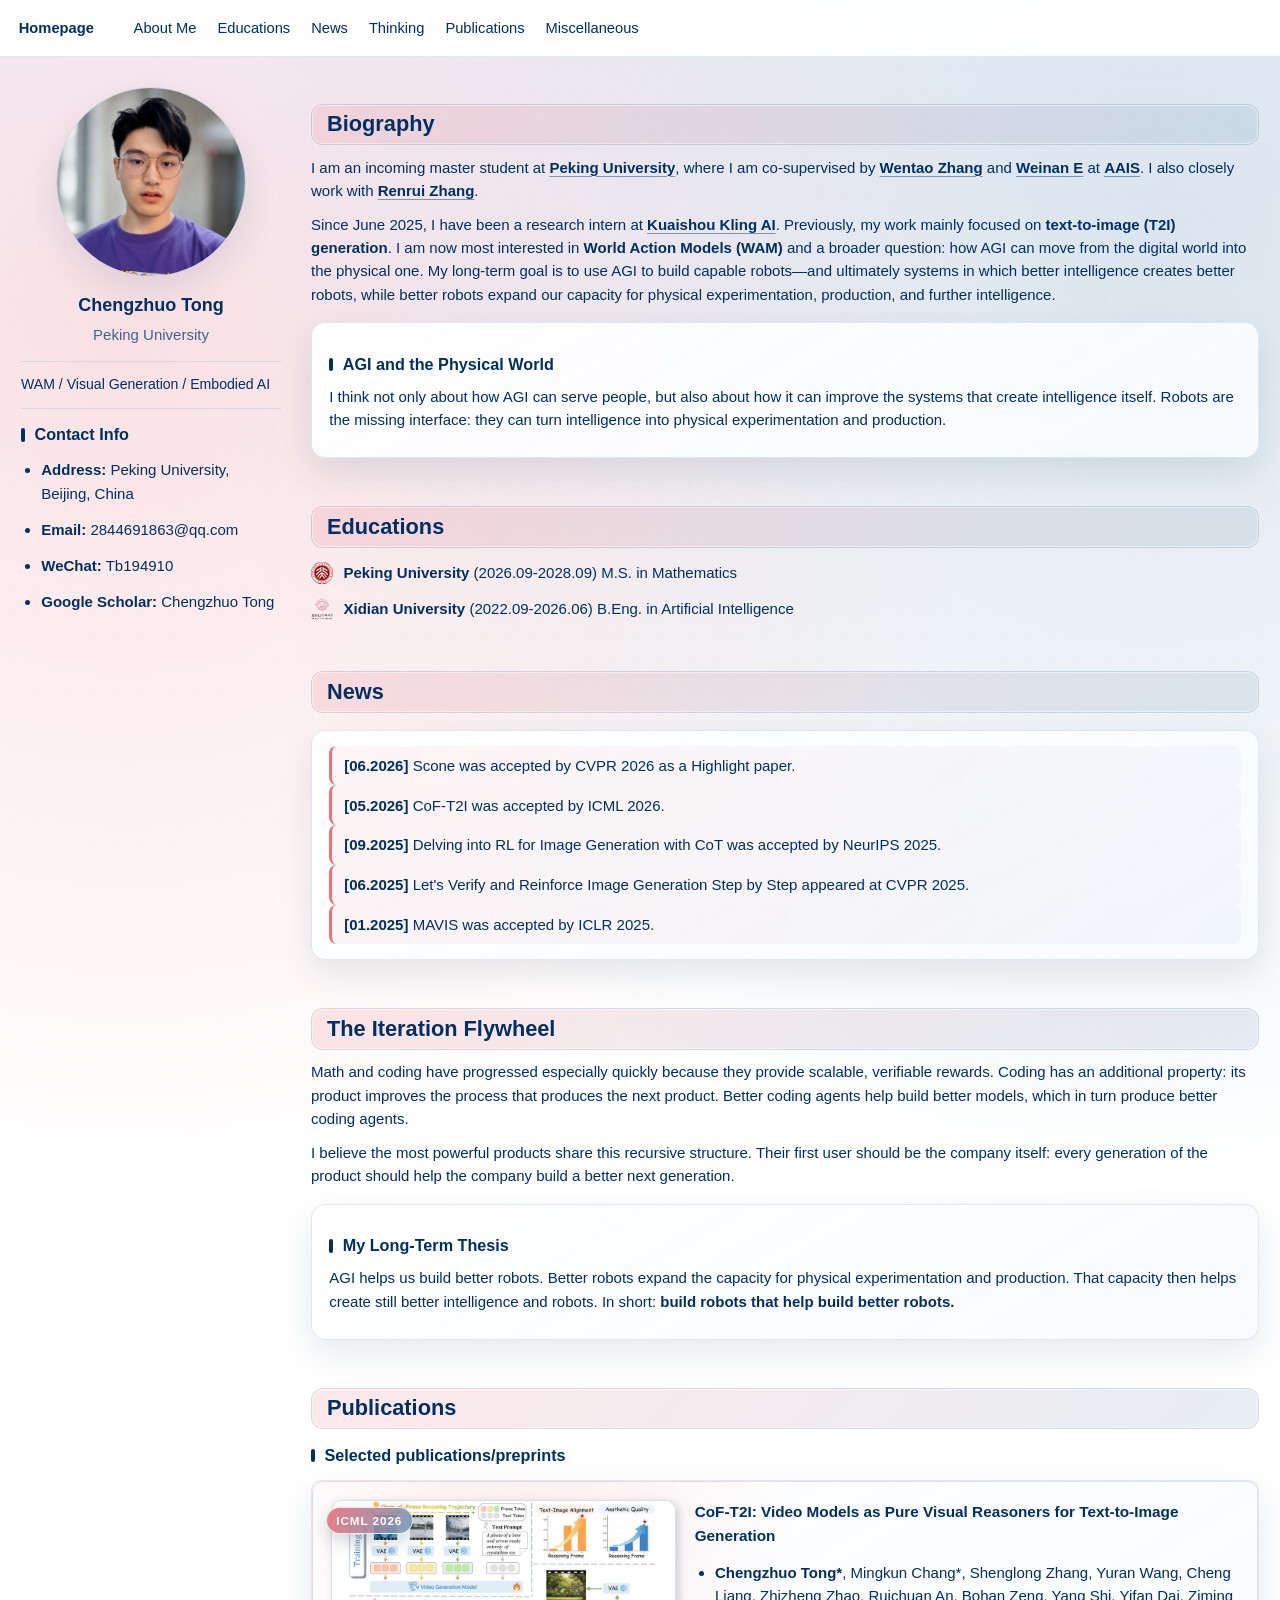
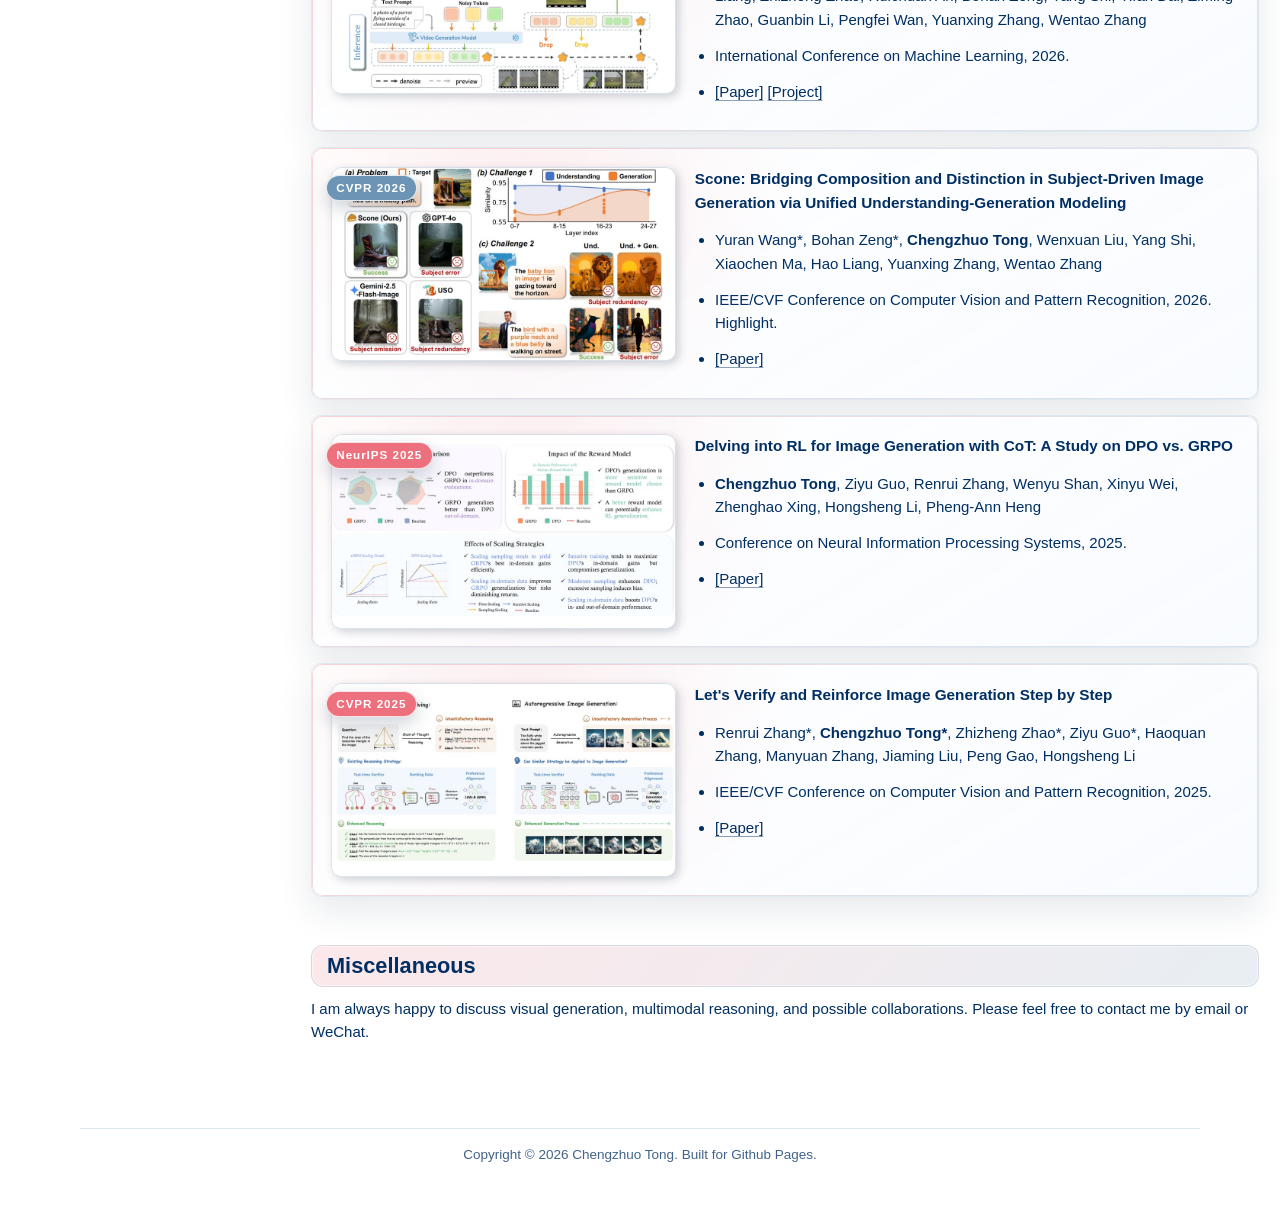
==== index.html @ 59eaebfa "Move contact details to the profile sidebar" ====
<!doctype html>
<html lang="en">
  <head>
    <meta charset="utf-8">
    <meta name="viewport" content="width=device-width, initial-scale=1">
    <meta name="description" content="Personal homepage of Chengzhuo Tong, Peking University.">
    <title>Chengzhuo Tong - Homepage</title>
    <link rel="stylesheet" href="assets/styles.css">
  </head>
  <body>
    <header class="masthead">
      <nav class="nav" aria-label="Primary navigation">
        <a class="nav__brand" href="#about-me">Homepage</a>
        <a href="#about-me">About Me</a>
        <a href="#educations">Educations</a>
        <a href="#news">News</a>
        <a href="#thinking">Thinking</a>
        <a href="#publications">Publications</a>
        <a href="#miscellaneous">Miscellaneous</a>
      </nav>
    </header>

    <main id="main" class="layout">
      <aside class="sidebar">
        <section class="profile" aria-label="Profile">
          <img class="profile__avatar" src="assets/profile.png" alt="Chengzhuo Tong portrait">
          <h1 class="profile__name">Chengzhuo Tong</h1>
          <p class="profile__bio">Peking University</p>
          <p class="profile__tagline">WAM / Visual Generation / Embodied AI</p>

          <div class="profile__contact">
            <h3>Contact Info</h3>
            <ul class="plain-list">
              <li><strong>Address:</strong> Peking University, Beijing, China</li>
              <li><strong>Email:</strong> <a href="mailto:2844691863@qq.com">2844691863@qq.com</a></li>
              <li><strong>WeChat:</strong> Tb194910</li>
              <li><strong>Google Scholar:</strong> <a href="https://scholar.google.com/citations?user=dvG1nhgAAAAJ&amp;hl=zh-CN&amp;oi=ao">Chengzhuo Tong</a></li>
            </ul>
          </div>
        </section>
      </aside>

      <article class="content">
        <span class="anchor" id="about-me"></span>
        <section>
          <h2>Biography</h2>
          <p>
            I am an incoming master student at <a href="https://english.pku.edu.cn/"><strong>Peking University</strong></a>, where I am co-supervised by
            <a href="https://zwt233.github.io/"><strong>Wentao Zhang</strong></a> and
            <a href="https://scholar.google.com/citations?user=i2mOt14AAAAJ&amp;hl=en"><strong>Weinan E</strong></a>
            at <a href="https://www.aais.pku.edu.cn/"><strong>AAIS</strong></a>. I also closely work with
            <a href="https://scholar.google.com/citations?hl=en&amp;user=YlL3xN4AAAAJ&amp;view_op=list_works&amp;sortby=pubdate"><strong>Renrui Zhang</strong></a>.
          </p>
          <p>
            Since June 2025, I have been a research intern at <a href="https://klingai.kuaishou.com/"><strong>Kuaishou Kling AI</strong></a>. Previously,
            my work mainly focused on <strong>text-to-image (T2I) generation</strong>. I am now most interested in
            <strong>World Action Models (WAM)</strong> and a broader question: how AGI can move from the digital
            world into the physical one. My long-term goal is to use AGI to build capable robots—and ultimately
            systems in which better intelligence creates better robots, while better robots expand our capacity
            for physical experimentation, production, and further intelligence.
          </p>

          <div class="research-note">
            <h3>AGI and the Physical World</h3>
            <p>
              I think not only about how AGI can serve people, but also about how it can improve the systems
              that create intelligence itself. Robots are the missing interface: they can turn intelligence
              into physical experimentation and production.
            </p>
          </div>

        </section>

        <span class="anchor" id="educations"></span>
        <section>
          <h2>Educations</h2>
          <ul class="education-list">
            <li>
              <img class="edu-logo" src="assets/logo-pku.svg" alt="Peking University logo">
              <span><strong>Peking University</strong> (2026.09-2028.09) M.S. in Mathematics</span>
            </li>
            <li>
              <img class="edu-logo" src="assets/logo-xdu.png" alt="Xidian University logo">
              <span><strong>Xidian University</strong> (2022.09-2026.06) B.Eng. in Artificial Intelligence</span>
            </li>
          </ul>
        </section>

        <span class="anchor" id="news"></span>
        <section>
          <h2>News</h2>
          <div class="news-box">
            <p><strong>[06.2026]</strong> Scone was accepted by CVPR 2026 as a Highlight paper.</p>
            <p><strong>[05.2026]</strong> CoF-T2I was accepted by ICML 2026.</p>
            <p><strong>[09.2025]</strong> Delving into RL for Image Generation with CoT was accepted by NeurIPS 2025.</p>
            <p><strong>[06.2025]</strong> Let's Verify and Reinforce Image Generation Step by Step appeared at CVPR 2025.</p>
            <p><strong>[01.2025]</strong> MAVIS was accepted by ICLR 2025.</p>
          </div>
        </section>

        <span class="anchor" id="thinking"></span>
        <section>
          <h2>The Iteration Flywheel</h2>
          <p>
            Math and coding have progressed especially quickly because they provide scalable, verifiable rewards.
            Coding has an additional property: its product improves the process that produces the next product.
            Better coding agents help build better models, which in turn produce better coding agents.
          </p>
          <p>
            I believe the most powerful products share this recursive structure. Their first user should be the
            company itself: every generation of the product should help the company build a better next generation.
          </p>
          <div class="research-note">
            <h3>My Long-Term Thesis</h3>
            <p>
              AGI helps us build better robots. Better robots expand the capacity for physical experimentation
              and production. That capacity then helps create still better intelligence and robots.
              In short: <strong>build robots that help build better robots.</strong>
            </p>
          </div>
        </section>

        <span class="anchor" id="publications"></span>
        <section>
          <h2>Publications</h2>
          <h3>Selected publications/preprints</h3>

          <div class="paper-box">
            <div class="paper-box__image">
              <span class="badge">ICML 2026</span>
              <img src="assets/paper-cof-t2i.jpg" alt="CoF-T2I thumbnail">
            </div>
            <div class="paper-box__text">
              <p><strong>CoF-T2I: Video Models as Pure Visual Reasoners for Text-to-Image Generation</strong></p>
              <ul>
                <li><strong>Chengzhuo Tong*</strong>, Mingkun Chang*, Shenglong Zhang, Yuran Wang, Cheng Liang, Zhizheng Zhao, Ruichuan An, Bohan Zeng, Yang Shi, Yifan Dai, Ziming Zhao, Guanbin Li, Pengfei Wan, Yuanxing Zhang, Wentao Zhang</li>
                <li>International Conference on Machine Learning, 2026.</li>
                <li><a href="https://arxiv.org/abs/2601.10061">[Paper]</a> <a href="https://cof-t2i.github.io/">[Project]</a></li>
              </ul>
            </div>
          </div>

          <div class="paper-box">
            <div class="paper-box__image">
              <span class="badge badge--teal">CVPR 2026</span>
              <img src="assets/paper-scone.jpg" alt="Scone thumbnail">
            </div>
            <div class="paper-box__text">
              <p><strong>Scone: Bridging Composition and Distinction in Subject-Driven Image Generation via Unified Understanding-Generation Modeling</strong></p>
              <ul>
                <li>Yuran Wang*, Bohan Zeng*, <strong>Chengzhuo Tong</strong>, Wenxuan Liu, Yang Shi, Xiaochen Ma, Hao Liang, Yuanxing Zhang, Wentao Zhang</li>
                <li>IEEE/CVF Conference on Computer Vision and Pattern Recognition, 2026. Highlight.</li>
                <li><a href="https://arxiv.org/abs/2512.12675">[Paper]</a></li>
              </ul>
            </div>
          </div>

          <div class="paper-box">
            <div class="paper-box__image">
              <span class="badge badge--violet">NeurIPS 2025</span>
              <img src="assets/paper-rlcot.jpg" alt="RL for image generation thumbnail">
            </div>
            <div class="paper-box__text">
              <p><strong>Delving into RL for Image Generation with CoT: A Study on DPO vs. GRPO</strong></p>
              <ul>
                <li><strong>Chengzhuo Tong</strong>, Ziyu Guo, Renrui Zhang, Wenyu Shan, Xinyu Wei, Zhenghao Xing, Hongsheng Li, Pheng-Ann Heng</li>
                <li>Conference on Neural Information Processing Systems, 2025.</li>
                <li><a href="https://arxiv.org/abs/2505.17017">[Paper]</a></li>
              </ul>
            </div>
          </div>

          <div class="paper-box">
            <div class="paper-box__image">
              <span class="badge badge--orange">CVPR 2025</span>
              <img src="assets/paper-verify.jpg" alt="Visual CoT verification thumbnail">
            </div>
            <div class="paper-box__text">
              <p><strong>Let's Verify and Reinforce Image Generation Step by Step</strong></p>
              <ul>
                <li>Renrui Zhang*, <strong>Chengzhuo Tong*</strong>, Zhizheng Zhao*, Ziyu Guo*, Haoquan Zhang, Manyuan Zhang, Jiaming Liu, Peng Gao, Hongsheng Li</li>
                <li>IEEE/CVF Conference on Computer Vision and Pattern Recognition, 2025.</li>
                <li><a href="https://arxiv.org/abs/2501.13926">[Paper]</a></li>
              </ul>
            </div>
          </div>

        </section>

        <span class="anchor" id="miscellaneous"></span>
        <section>
          <h2>Miscellaneous</h2>
          <p>
            I am always happy to discuss visual generation, multimodal reasoning, and possible
            collaborations. Please feel free to contact me by email or WeChat.
          </p>
        </section>
      </article>
    </main>

    <footer class="footer">
      <p>Copyright &copy; 2026 Chengzhuo Tong. Built for Github Pages.</p>
    </footer>
  </body>
</html>
---- assets/styles.css ----
:root {
  --navy: #012f63;
  --navy-soft: #e9f0f7;
  --pink: #ec707d;
  --pink-rgb: 236, 112, 125;
  --venue-rgb: 108, 149, 181;
  --venue: rgb(108, 149, 181);
  --teal: rgb(108, 149, 181);
  --violet: #8a7fbb;
  --orange: #ec707d;
  --text: #012f63;
  --muted: #41638a;
  --border: rgba(var(--venue-rgb), 0.2);
  --shadow: 0 14px 34px rgba(22, 45, 72, 0.1);
  --shadow-hover: 0 20px 46px rgba(22, 45, 72, 0.13);
  --surface: linear-gradient(150deg, rgba(255, 255, 255, 0.97), rgba(248, 251, 255, 0.92));
  --radius: 10px;
}

* {
  box-sizing: border-box;
}

html {
  scroll-behavior: smooth;
  background: #ffffff;
  color: var(--text);
  font-size: 15px;
}

body {
  margin: 0;
  font-family: "Trebuchet MS", Helvetica, Arial, sans-serif;
  color: var(--text);
  line-height: 1.55;
  background:
    radial-gradient(circle at 10% 12%, rgba(var(--pink-rgb), 0.2), rgba(var(--pink-rgb), 0) 32%),
    radial-gradient(circle at 90% 9%, rgba(var(--venue-rgb), 0.22), rgba(var(--venue-rgb), 0) 34%),
    linear-gradient(180deg, #f5f8ff 0%, #ffffff 20%, #ffffff 100%);
}

a {
  color: var(--navy);
  text-decoration: none;
  position: relative;
  transition: color 0.2s ease, border-color 0.2s ease;
}

a::after {
  background: var(--pink);
  bottom: -2px;
  content: "";
  height: 1px;
  left: 0;
  position: absolute;
  transform: scaleX(0);
  transform-origin: bottom right;
  transition: transform 0.25s ease;
  width: 100%;
}

a:hover {
  color: var(--pink);
}

a:hover::after {
  transform: scaleX(1);
  transform-origin: bottom left;
}

img {
  display: block;
  height: auto;
  max-width: 100%;
}

.masthead {
  background: rgba(255, 255, 255, 0.96);
  border-bottom: 1px solid rgba(108, 149, 181, 0.22);
  position: sticky;
  top: 0;
  z-index: 20;
}

.nav {
  align-items: center;
  display: flex;
  flex-wrap: wrap;
  gap: 0.15rem 1.4rem;
  margin: 0 auto;
  max-width: 1280px;
  min-height: 56px;
  padding: 0.55rem 1.25rem;
}

.nav a {
  color: var(--navy);
  font-size: 0.98rem;
  line-height: 1.4;
  white-space: nowrap;
}

.nav a:hover {
  color: var(--pink);
}

.nav__brand {
  font-weight: 700;
  margin-right: 1.25rem;
}

.layout {
  display: grid;
  gap: 2rem;
  grid-template-columns: 260px minmax(0, 950px);
  margin: 0 auto;
  max-width: 1280px;
  padding: 2rem 1.4rem 3.5rem;
}

.sidebar {
  align-self: start;
  position: sticky;
  top: 5.5rem;
}

.profile {
  color: var(--navy);
  text-align: left;
}

.profile__avatar {
  border: 1px solid var(--border);
  border-radius: 50%;
  box-shadow: var(--shadow);
  height: 190px;
  margin: 0 auto 1rem;
  object-fit: cover;
  width: 190px;
}

.profile__name {
  font-size: 1.2rem;
  margin: 0.45rem 0 0.2rem;
  padding: 0;
  text-align: center;
}

.profile__name::before {
  display: none;
}

.profile__bio {
  color: var(--muted);
  margin: 0;
  text-align: center;
}

.profile__tagline {
  border-bottom: 1px solid var(--border);
  border-top: 1px solid var(--border);
  color: var(--text);
  font-size: 0.94rem;
  margin: 1rem 0;
  padding: 0.8rem 0;
}

.profile__contact {
  text-align: left;
}

.profile__links {
  list-style: none;
  margin: 0;
  padding: 0;
}

.profile__links li {
  margin-bottom: 0.55rem;
  padding: 0;
}

.profile__links li:hover {
  transform: none;
}

.profile__links a {
  text-decoration: underline;
  text-decoration-color: rgba(1, 47, 99, 0.45);
  text-decoration-thickness: 1px;
  text-underline-offset: 3px;
}

.profile__links a::after {
  display: none;
}

.profile__links a:hover {
  text-decoration-color: var(--pink);
}

.content {
  isolation: isolate;
  min-width: 0;
  position: relative;
  z-index: 1;
}

.content::before {
  background-image: radial-gradient(rgba(86, 121, 152, 0.18) 0.8px, transparent 0.8px);
  background-size: 26px 26px;
  content: "";
  inset: 0;
  opacity: 0.15;
  pointer-events: none;
  position: fixed;
  z-index: -2;
}

section {
  margin-bottom: 2.1rem;
}

h2,
h3 {
  color: var(--navy);
  line-height: 1.2;
  margin: 1.1rem 0 0.7rem;
  padding-left: 0.9rem;
  position: relative;
}

h2 {
  background: linear-gradient(130deg, rgba(var(--pink-rgb), 0.16), rgba(var(--venue-rgb), 0.16));
  border: 1px solid rgba(var(--venue-rgb), 0.2);
  border-radius: 12px;
  box-shadow: inset 0 0 0 1px rgba(255, 255, 255, 0.45);
  font-size: 1.45rem;
  padding: 0.45rem 0.92rem 0.45rem 1rem;
}

h3 {
  font-size: 1.08rem;
}

h3::before {
  background: var(--navy);
  border-radius: 2px;
  content: "";
  height: 70%;
  left: 0;
  position: absolute;
  top: 15%;
  width: 4px;
}

h2::before {
  display: none;
}

p {
  margin: 0 0 0.72rem;
}

.anchor {
  display: block;
  height: 4.8rem;
  margin-top: -4.8rem;
}

.research-note,
.news-box,
.insight-card {
  background: var(--surface);
  border: 1px solid var(--border);
  border-radius: 0.95rem;
  box-shadow: var(--shadow);
  margin: 1.1rem 0;
  padding: 1rem 1.15rem;
  backdrop-filter: blur(8px);
}

.content p a,
.content li a {
  padding-bottom: 1px;
  text-decoration: underline;
  text-decoration-color: rgba(1, 47, 99, 0.45);
  text-decoration-thickness: 1px;
  text-underline-offset: 3px;
}

.content p a::after,
.content li a::after {
  display: none;
}

.content p a:hover,
.content li a:hover {
  text-decoration-color: var(--pink);
}

.plain-list,
.education-list,
.paper-box ul {
  margin: 0.5rem 0 0;
  padding-left: 1.35rem;
}

.plain-list li,
.education-list li,
.paper-box li {
  margin-bottom: 0.45rem;
  padding: 0.2rem 0;
  transition: transform 0.2s ease;
}

.plain-list li:hover,
.education-list li:hover,
.paper-box li:hover {
  transform: translateX(5px);
}

.education-list {
  list-style: none;
  padding-left: 0;
}

.education-list li {
  align-items: center;
  display: flex;
  gap: 0.7rem;
}

.edu-logo {
  display: inline-block;
  flex: 0 0 22px;
  height: 22px;
  object-fit: contain;
  vertical-align: middle;
  width: 22px;
}

.news-box p {
  background: linear-gradient(110deg, rgba(var(--pink-rgb), 0.07), rgba(var(--venue-rgb), 0.05));
  border-bottom: 0;
  border-left: 3px solid var(--pink);
  border-radius: 0.5rem;
  margin: 0;
  padding: 0.55rem 0.8rem;
}

.news-box p:last-child {
  border-bottom: 0;
}

.insight-grid {
  display: grid;
  gap: 0.9rem;
  grid-template-columns: repeat(2, minmax(0, 1fr));
  margin-top: 1rem;
}

.insight-card {
  margin: 0;
  min-height: 148px;
  transition: box-shadow 0.25s ease, transform 0.25s ease;
}

.insight-card:hover {
  box-shadow: var(--shadow-hover);
  transform: translateY(-3px);
}

.insight-card h3 {
  margin-top: 0;
}

.insight-card p {
  margin-bottom: 0;
}

.paper-box {
  align-items: flex-start;
  background: linear-gradient(150deg, rgba(255, 255, 255, 0.97), rgba(248, 251, 255, 0.92));
  border: 1px solid var(--border);
  border-radius: var(--radius);
  box-shadow: var(--shadow);
  display: grid;
  gap: 1.25rem;
  grid-template-columns: minmax(200px, 38%) minmax(0, 1fr);
  margin: 1rem 0;
  padding: 1.25rem;
  position: relative;
  overflow: hidden;
  transition: box-shadow 0.25s ease, transform 0.25s ease;
  backdrop-filter: blur(8px);
}

.paper-box:hover {
  box-shadow: var(--shadow-hover);
  transform: translateY(-6px);
}

.paper-box::before {
  background: linear-gradient(135deg, rgba(var(--pink-rgb), 0.42), rgba(var(--venue-rgb), 0.34));
  border-radius: inherit;
  content: "";
  inset: 0;
  opacity: 0.68;
  padding: 1px;
  pointer-events: none;
  position: absolute;
  -webkit-mask: linear-gradient(#fff 0 0) content-box, linear-gradient(#fff 0 0);
  -webkit-mask-composite: xor;
  mask-composite: exclude;
}

.paper-box::after {
  background: radial-gradient(circle at 22% 18%, rgba(var(--pink-rgb), 0.11), rgba(var(--pink-rgb), 0) 36%);
  border-radius: inherit;
  content: "";
  inset: 0;
  pointer-events: none;
  position: absolute;
}

.paper-box__image {
  position: relative;
  z-index: 1;
}

.paper-box__image img {
  aspect-ratio: 16 / 9;
  border: 1px solid rgba(var(--venue-rgb), 0.24);
  border-radius: 0.72rem;
  box-shadow: 3px 3px 8px rgba(43, 58, 76, 0.22);
  object-fit: cover;
  width: 100%;
}

.badge {
  background: linear-gradient(115deg, rgba(var(--pink-rgb), 0.92), rgba(var(--venue-rgb), 0.88));
  border: 1px solid rgba(255, 255, 255, 0.8);
  border-radius: 999px;
  box-shadow: 0 7px 18px rgba(22, 45, 72, 0.2);
  color: white;
  font-size: 0.78rem;
  font-weight: 700;
  left: -0.35rem;
  letter-spacing: 0.08em;
  padding: 0.22rem 0.65rem;
  position: absolute;
  top: 0.5rem;
  z-index: 2;
}

.badge--teal {
  background: var(--venue);
}

.badge--violet {
  background: var(--pink);
}

.badge--orange {
  background: var(--pink);
}

.badge--navy {
  background: var(--venue);
}

.paper-box__text p {
  color: var(--navy);
  font-size: 1.02rem;
  margin-top: 0;
}

.paper-box__text {
  position: relative;
  z-index: 1;
}

.footer {
  border-top: 1px solid rgba(108, 149, 181, 0.22);
  color: var(--muted);
  font-size: 0.9rem;
  margin: 0 auto;
  max-width: 1120px;
  padding: 1.1rem 1.4rem 2rem;
  text-align: center;
}

@media (max-width: 820px) {
  .layout {
    display: block;
    padding-top: 1.25rem;
  }

  .sidebar {
    position: static;
  }

  .profile {
    border-bottom: 1px solid var(--border);
    margin-bottom: 1.7rem;
    padding-bottom: 1.1rem;
    text-align: center;
  }

  .profile__avatar {
    height: 150px;
    width: 150px;
  }

  .profile__links {
    display: flex;
    flex-wrap: wrap;
    gap: 0.5rem 1rem;
    justify-content: center;
  }

  .paper-box {
    grid-template-columns: 1fr;
  }

  .insight-grid {
    grid-template-columns: 1fr;
  }

  .nav {
    gap: 0.25rem 0.9rem;
    padding: 0.5rem 0.9rem;
  }

  .nav__brand {
    flex-basis: 100%;
    margin-right: 0;
  }
}

@media (max-width: 520px) {
  html {
    font-size: 14px;
  }

  .layout {
    padding-left: 1rem;
    padding-right: 1rem;
  }

  .education-list li {
    align-items: flex-start;
  }

  .paper-box {
    padding: 1rem;
  }
}
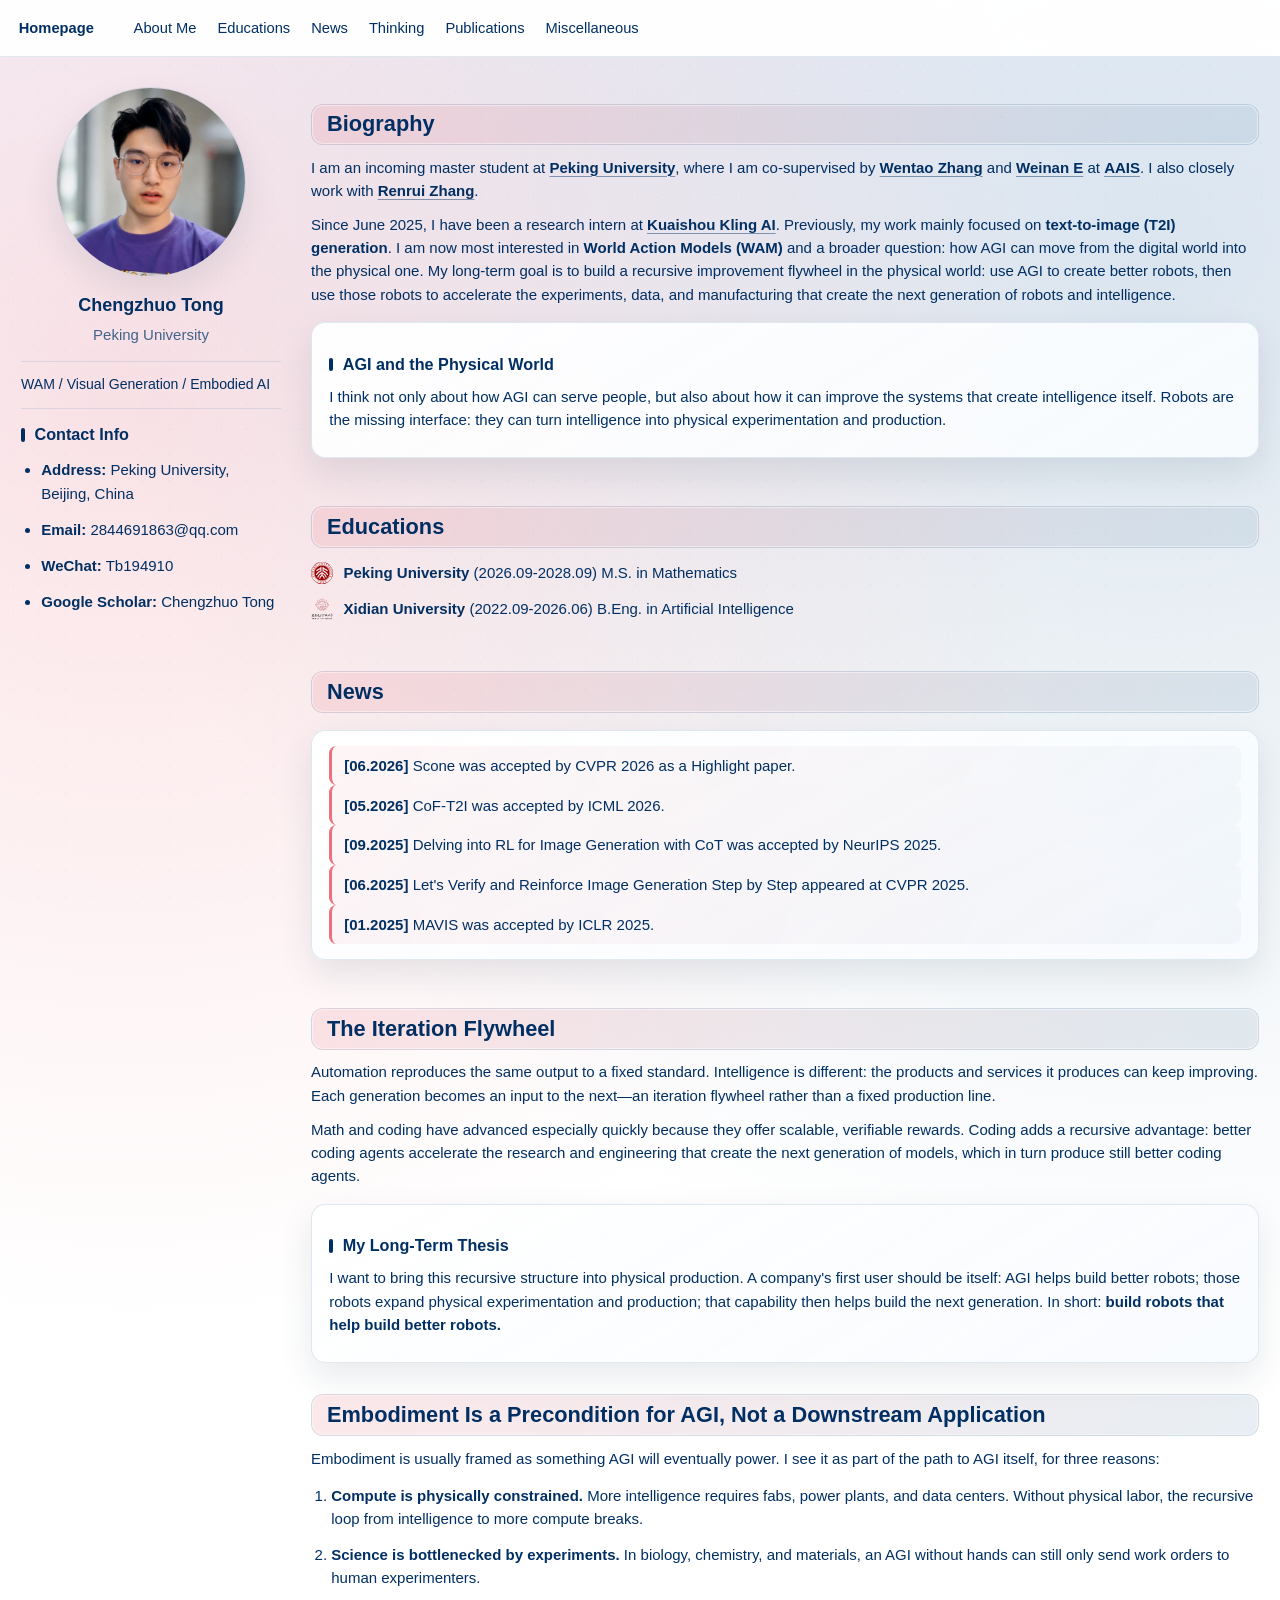
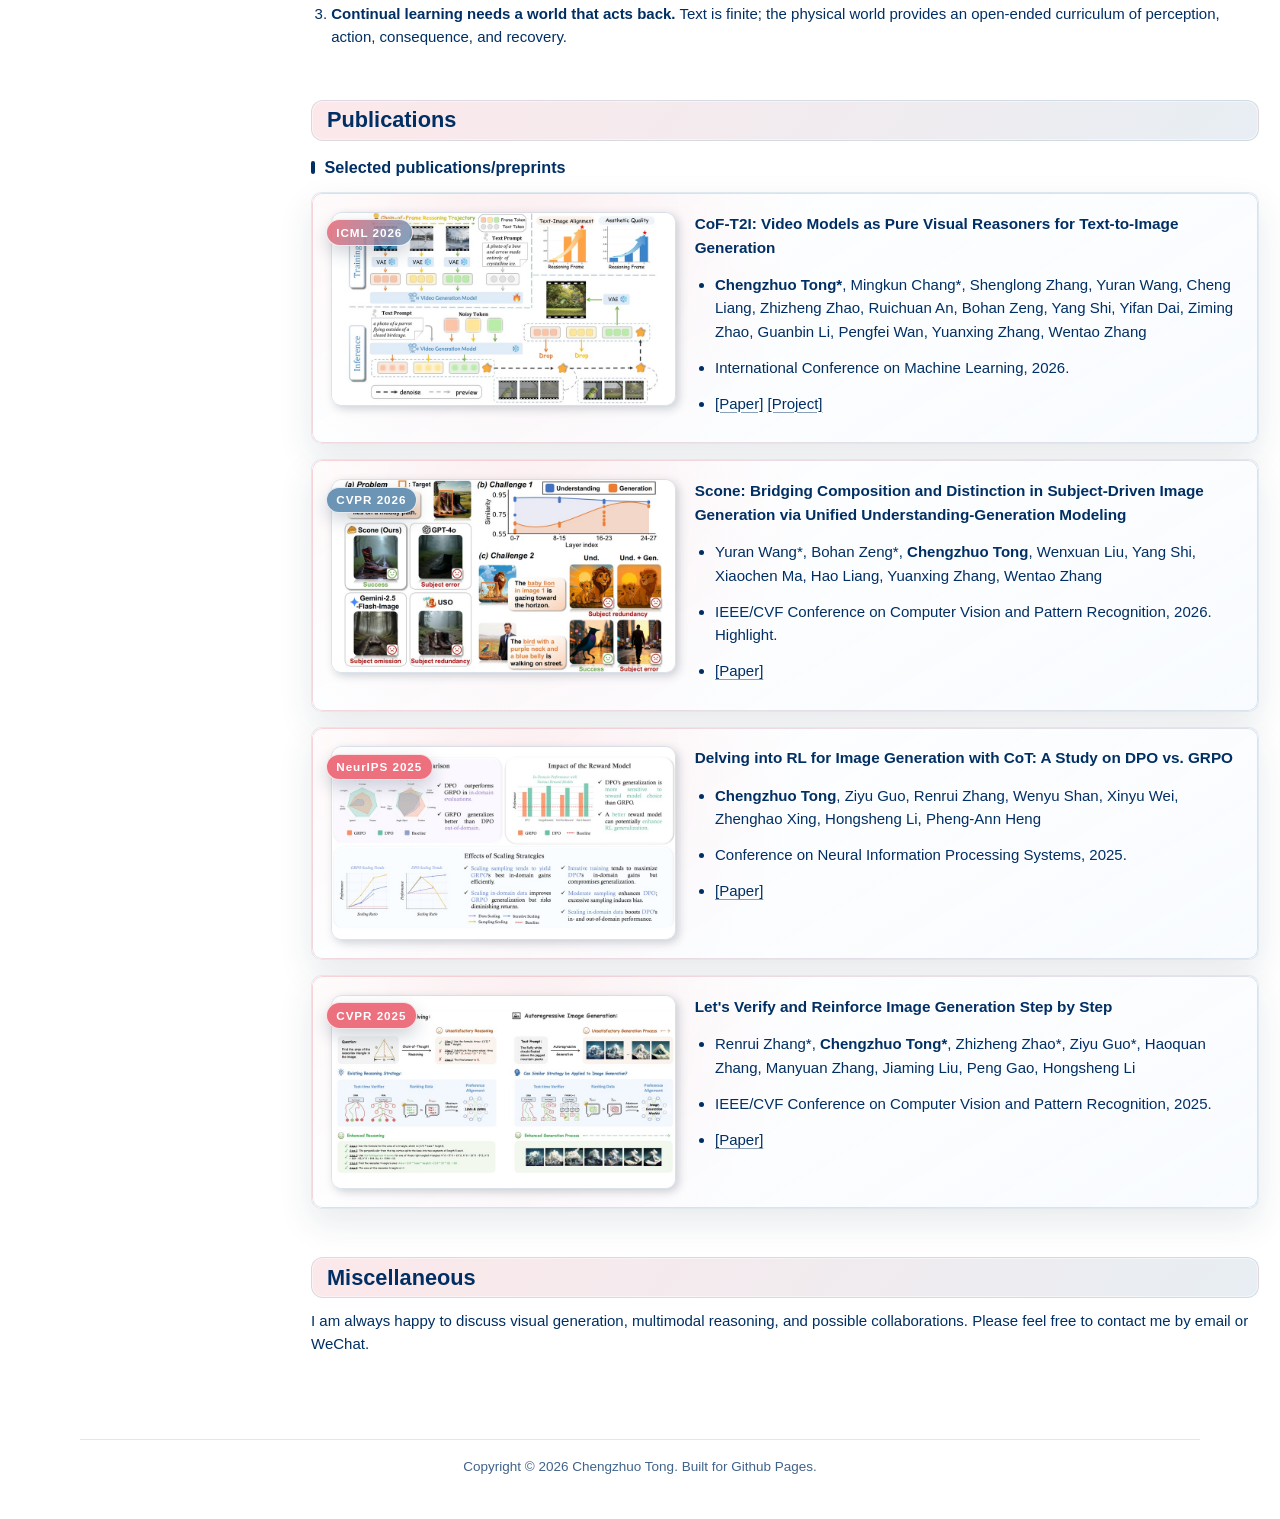
==== commit c3c47308: "Strengthen the homepage thinking thesis" ====
--- a/index.html
+++ b/index.html
@@ -55,9 +55,9 @@
             Since June 2025, I have been a research intern at <a href="https://klingai.kuaishou.com/"><strong>Kuaishou Kling AI</strong></a>. Previously,
             my work mainly focused on <strong>text-to-image (T2I) generation</strong>. I am now most interested in
             <strong>World Action Models (WAM)</strong> and a broader question: how AGI can move from the digital
-            world into the physical one. My long-term goal is to use AGI to build capable robots—and ultimately
-            systems in which better intelligence creates better robots, while better robots expand our capacity
-            for physical experimentation, production, and further intelligence.
+            world into the physical one. My long-term goal is to build a recursive improvement flywheel in the
+            physical world: use AGI to create better robots, then use those robots to accelerate the experiments,
+            data, and manufacturing that create the next generation of robots and intelligence.
           </p>
 
           <div class="research-note">
@@ -102,22 +102,46 @@
         <section>
           <h2>The Iteration Flywheel</h2>
           <p>
-            Math and coding have progressed especially quickly because they provide scalable, verifiable rewards.
-            Coding has an additional property: its product improves the process that produces the next product.
-            Better coding agents help build better models, which in turn produce better coding agents.
-          </p>
-          <p>
-            I believe the most powerful products share this recursive structure. Their first user should be the
-            company itself: every generation of the product should help the company build a better next generation.
+            Automation reproduces the same output to a fixed standard. Intelligence is different: the products and
+            services it produces can keep improving. Each generation becomes an input to the next—an iteration
+            flywheel rather than a fixed production line.
+          </p>
+          <p>
+            Math and coding have advanced especially quickly because they offer scalable, verifiable rewards.
+            Coding adds a recursive advantage: better coding agents accelerate the research and engineering that
+            create the next generation of models, which in turn produce still better coding agents.
           </p>
           <div class="research-note">
             <h3>My Long-Term Thesis</h3>
             <p>
-              AGI helps us build better robots. Better robots expand the capacity for physical experimentation
-              and production. That capacity then helps create still better intelligence and robots.
+              I want to bring this recursive structure into physical production. A company's first user should be
+              itself: AGI helps build better robots; those robots expand physical experimentation and production;
+              that capability then helps build the next generation.
               In short: <strong>build robots that help build better robots.</strong>
             </p>
           </div>
+        </section>
+
+        <section>
+          <h2>Embodiment Is a Precondition for AGI, Not a Downstream Application</h2>
+          <p>
+            Embodiment is usually framed as something AGI will eventually power. I see it as part of the path
+            to AGI itself, for three reasons:
+          </p>
+          <ol class="plain-list">
+            <li>
+              <strong>Compute is physically constrained.</strong> More intelligence requires fabs, power plants,
+              and data centers. Without physical labor, the recursive loop from intelligence to more compute breaks.
+            </li>
+            <li>
+              <strong>Science is bottlenecked by experiments.</strong> In biology, chemistry, and materials,
+              an AGI without hands can still only send work orders to human experimenters.
+            </li>
+            <li>
+              <strong>Continual learning needs a world that acts back.</strong> Text is finite; the physical world
+              provides an open-ended curriculum of perception, action, consequence, and recovery.
+            </li>
+          </ol>
         </section>
 
         <span class="anchor" id="publications"></span>
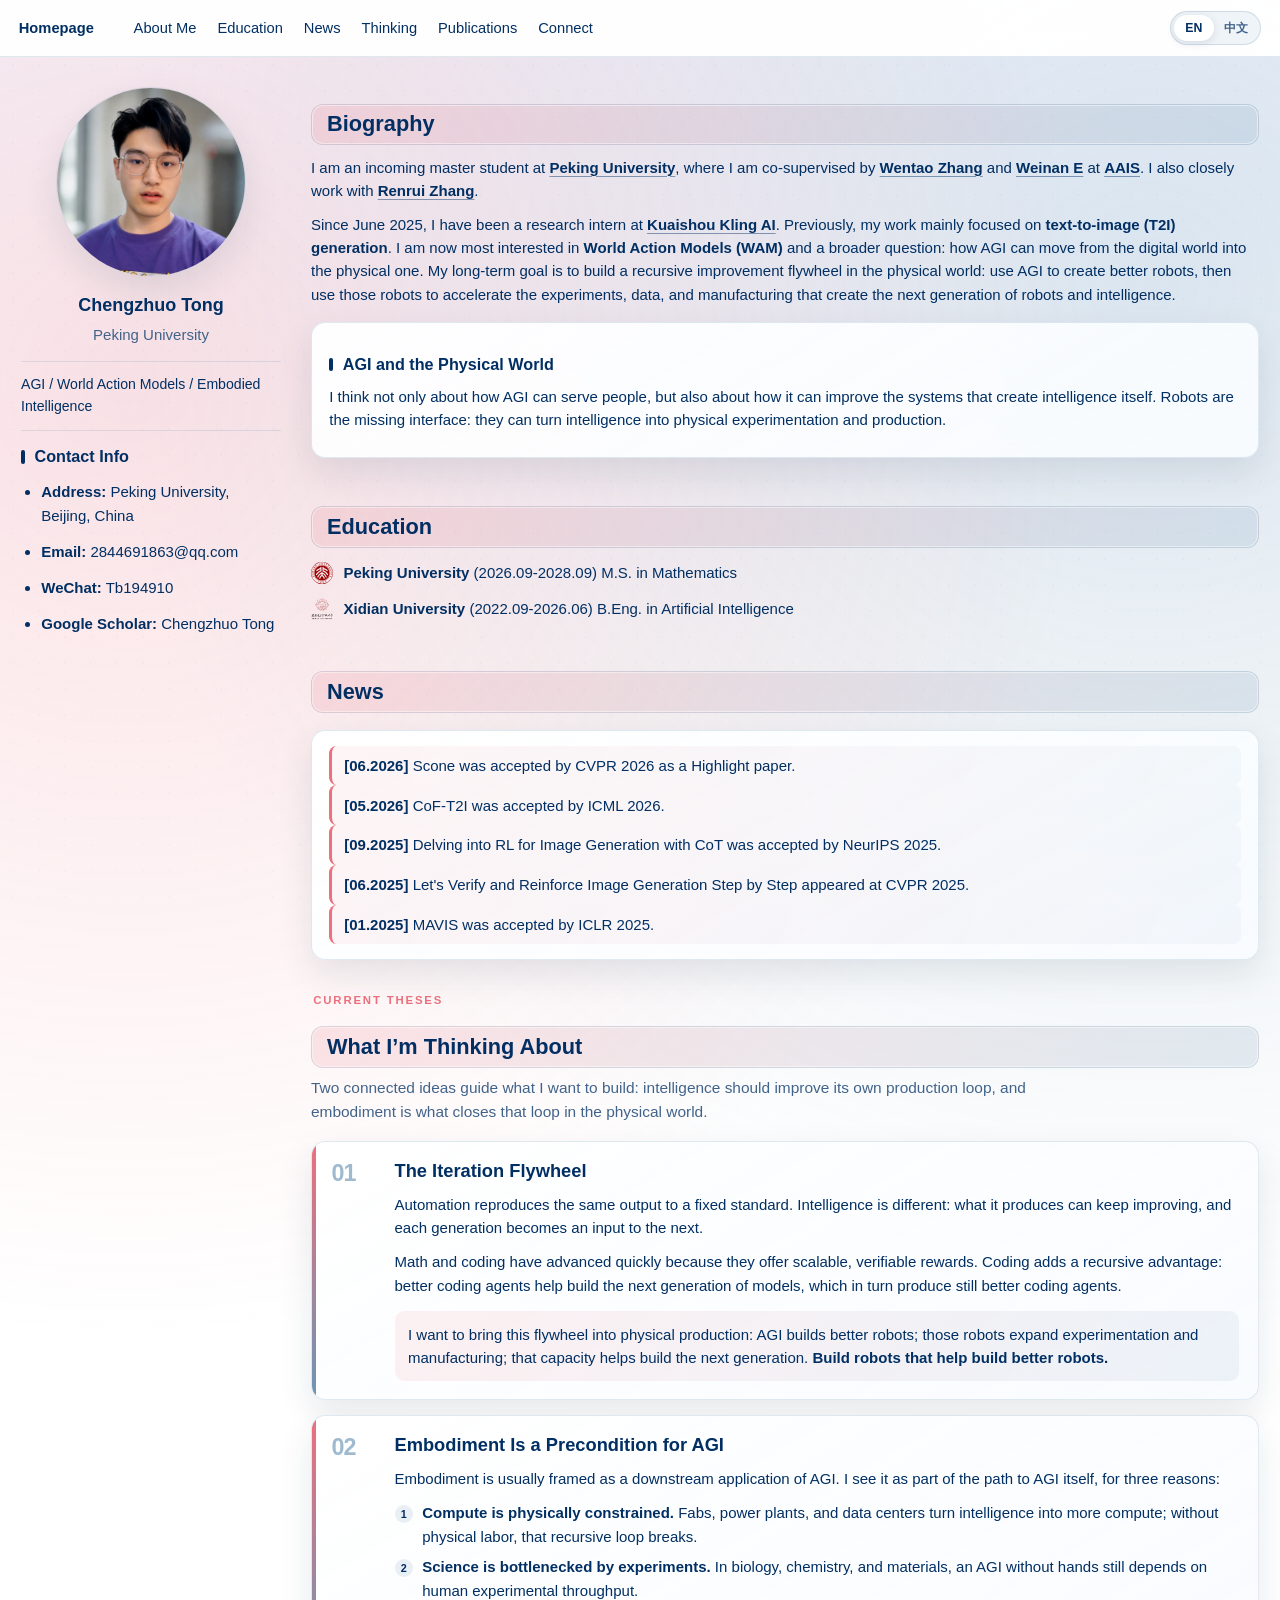
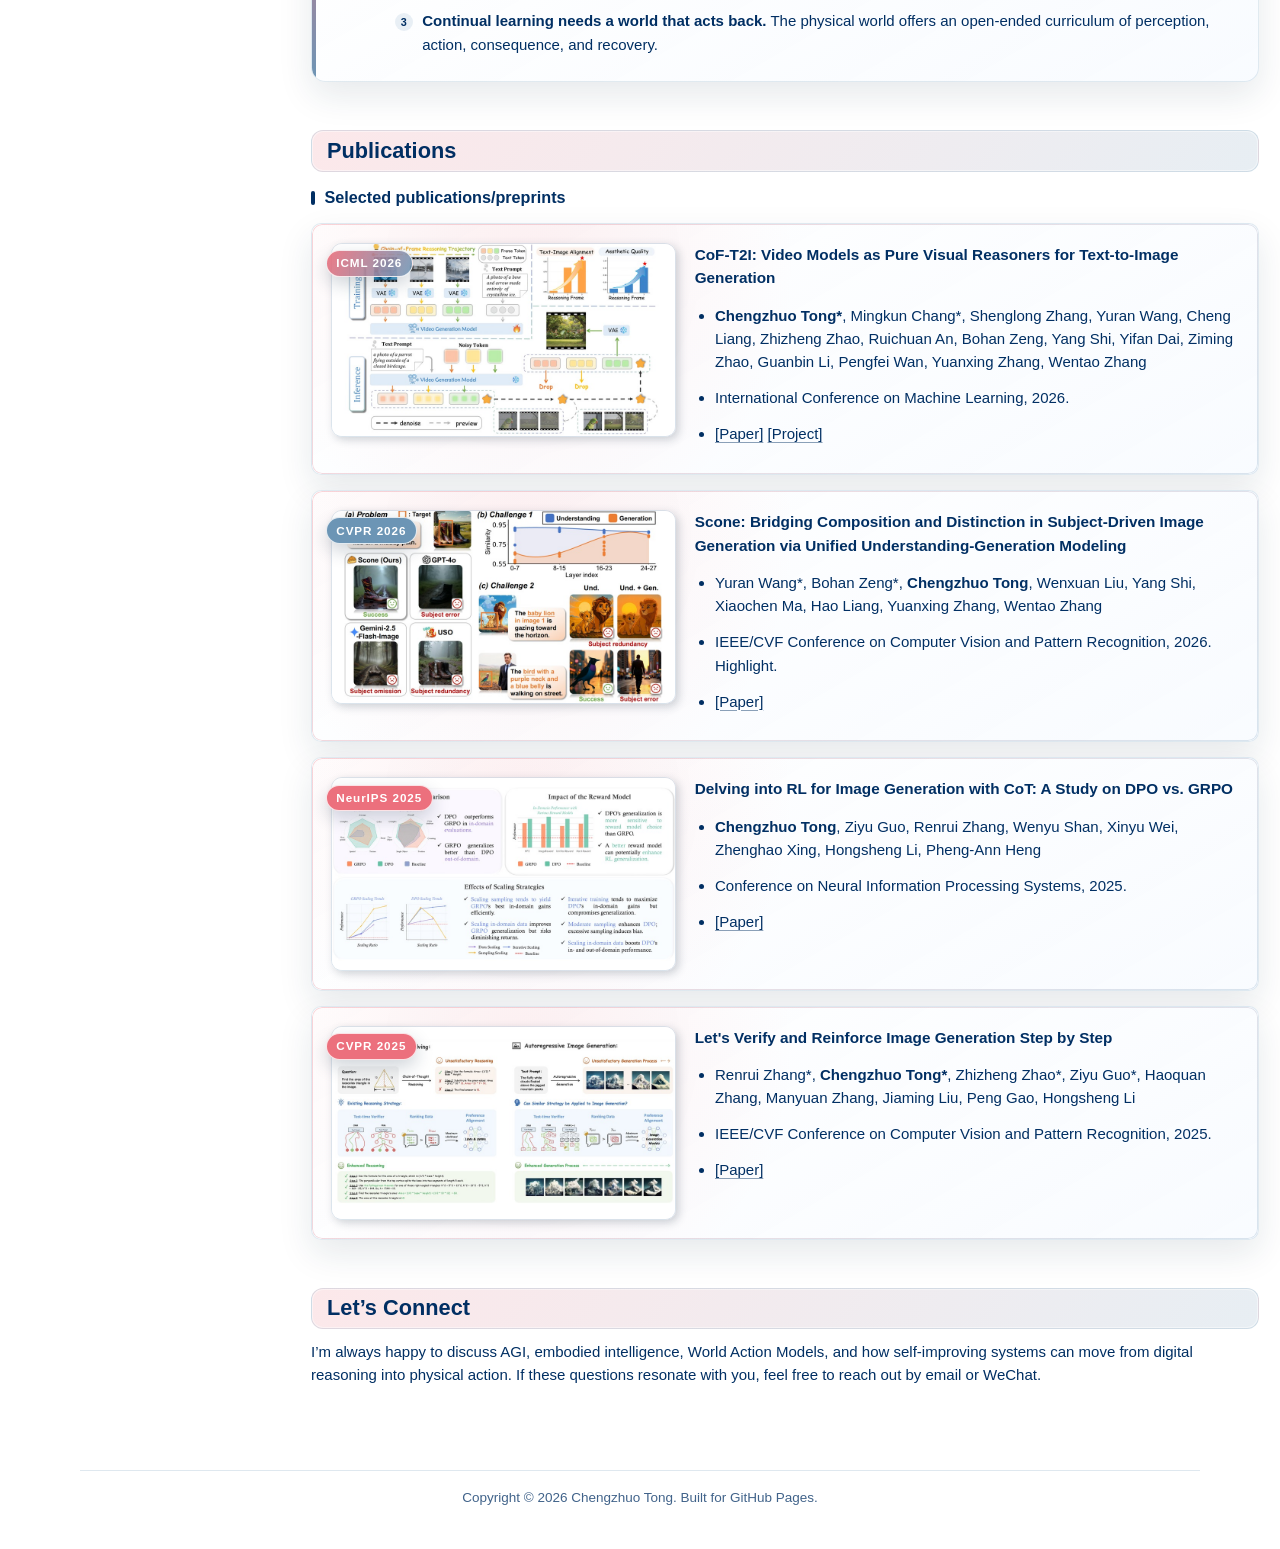
==== commit 33eedd57: "Add bilingual homepage and refine thinking section" ====
--- a/index.html
+++ b/index.html
@@ -6,17 +6,24 @@
     <meta name="description" content="Personal homepage of Chengzhuo Tong, Peking University.">
     <title>Chengzhuo Tong - Homepage</title>
     <link rel="stylesheet" href="assets/styles.css">
+    <script src="assets/language.js" defer></script>
   </head>
   <body>
     <header class="masthead">
       <nav class="nav" aria-label="Primary navigation">
-        <a class="nav__brand" href="#about-me">Homepage</a>
-        <a href="#about-me">About Me</a>
-        <a href="#educations">Educations</a>
-        <a href="#news">News</a>
-        <a href="#thinking">Thinking</a>
-        <a href="#publications">Publications</a>
-        <a href="#miscellaneous">Miscellaneous</a>
+        <a class="nav__brand" href="#about-me" data-i18n="nav-home">Homepage</a>
+        <div class="nav__links">
+          <a href="#about-me" data-i18n="nav-about">About Me</a>
+          <a href="#educations" data-i18n="nav-education">Education</a>
+          <a href="#news" data-i18n="nav-news">News</a>
+          <a href="#thinking" data-i18n="nav-thinking">Thinking</a>
+          <a href="#publications" data-i18n="nav-publications">Publications</a>
+          <a href="#miscellaneous" data-i18n="nav-miscellaneous">Connect</a>
+        </div>
+        <div class="language-switcher" role="group" aria-label="Language">
+          <button class="language-switcher__button is-active" type="button" data-language="en" aria-pressed="true">EN</button>
+          <button class="language-switcher__button" type="button" data-language="zh" aria-pressed="false">中文</button>
+        </div>
       </nav>
     </header>
 
@@ -25,16 +32,16 @@
         <section class="profile" aria-label="Profile">
           <img class="profile__avatar" src="assets/profile.png" alt="Chengzhuo Tong portrait">
           <h1 class="profile__name">Chengzhuo Tong</h1>
-          <p class="profile__bio">Peking University</p>
-          <p class="profile__tagline">WAM / Visual Generation / Embodied AI</p>
+          <p class="profile__bio" data-i18n="profile-affiliation">Peking University</p>
+          <p class="profile__tagline" data-i18n="profile-tagline">AGI / World Action Models / Embodied Intelligence</p>
 
           <div class="profile__contact">
-            <h3>Contact Info</h3>
+            <h3 data-i18n="contact-title">Contact Info</h3>
             <ul class="plain-list">
-              <li><strong>Address:</strong> Peking University, Beijing, China</li>
-              <li><strong>Email:</strong> <a href="mailto:2844691863@qq.com">2844691863@qq.com</a></li>
-              <li><strong>WeChat:</strong> Tb194910</li>
-              <li><strong>Google Scholar:</strong> <a href="https://scholar.google.com/citations?user=dvG1nhgAAAAJ&amp;hl=zh-CN&amp;oi=ao">Chengzhuo Tong</a></li>
+              <li data-i18n="contact-address"><strong>Address:</strong> Peking University, Beijing, China</li>
+              <li data-i18n="contact-email"><strong>Email:</strong> <a href="mailto:2844691863@qq.com">2844691863@qq.com</a></li>
+              <li data-i18n="contact-wechat"><strong>WeChat:</strong> Tb194910</li>
+              <li data-i18n="contact-scholar"><strong>Google Scholar:</strong> <a href="https://scholar.google.com/citations?user=dvG1nhgAAAAJ&amp;hl=zh-CN&amp;oi=ao">Chengzhuo Tong</a></li>
             </ul>
           </div>
         </section>
@@ -43,15 +50,15 @@
       <article class="content">
         <span class="anchor" id="about-me"></span>
         <section>
-          <h2>Biography</h2>
-          <p>
+          <h2 data-i18n="biography-title">Biography</h2>
+          <p data-i18n="biography-education">
             I am an incoming master student at <a href="https://english.pku.edu.cn/"><strong>Peking University</strong></a>, where I am co-supervised by
             <a href="https://zwt233.github.io/"><strong>Wentao Zhang</strong></a> and
             <a href="https://scholar.google.com/citations?user=i2mOt14AAAAJ&amp;hl=en"><strong>Weinan E</strong></a>
             at <a href="https://www.aais.pku.edu.cn/"><strong>AAIS</strong></a>. I also closely work with
             <a href="https://scholar.google.com/citations?hl=en&amp;user=YlL3xN4AAAAJ&amp;view_op=list_works&amp;sortby=pubdate"><strong>Renrui Zhang</strong></a>.
           </p>
-          <p>
+          <p data-i18n="biography-research">
             Since June 2025, I have been a research intern at <a href="https://klingai.kuaishou.com/"><strong>Kuaishou Kling AI</strong></a>. Previously,
             my work mainly focused on <strong>text-to-image (T2I) generation</strong>. I am now most interested in
             <strong>World Action Models (WAM)</strong> and a broader question: how AGI can move from the digital
@@ -61,8 +68,8 @@
           </p>
 
           <div class="research-note">
-            <h3>AGI and the Physical World</h3>
-            <p>
+            <h3 data-i18n="physical-world-title">AGI and the Physical World</h3>
+            <p data-i18n="physical-world-body">
               I think not only about how AGI can serve people, but also about how it can improve the systems
               that create intelligence itself. Robots are the missing interface: they can turn intelligence
               into physical experimentation and production.
@@ -73,81 +80,95 @@
 
         <span class="anchor" id="educations"></span>
         <section>
-          <h2>Educations</h2>
+          <h2 data-i18n="education-title">Education</h2>
           <ul class="education-list">
             <li>
               <img class="edu-logo" src="assets/logo-pku.svg" alt="Peking University logo">
-              <span><strong>Peking University</strong> (2026.09-2028.09) M.S. in Mathematics</span>
+              <span data-i18n="education-pku"><strong>Peking University</strong> (2026.09-2028.09) M.S. in Mathematics</span>
             </li>
             <li>
               <img class="edu-logo" src="assets/logo-xdu.png" alt="Xidian University logo">
-              <span><strong>Xidian University</strong> (2022.09-2026.06) B.Eng. in Artificial Intelligence</span>
+              <span data-i18n="education-xdu"><strong>Xidian University</strong> (2022.09-2026.06) B.Eng. in Artificial Intelligence</span>
             </li>
           </ul>
         </section>
 
         <span class="anchor" id="news"></span>
         <section>
-          <h2>News</h2>
+          <h2 data-i18n="news-title">News</h2>
           <div class="news-box">
-            <p><strong>[06.2026]</strong> Scone was accepted by CVPR 2026 as a Highlight paper.</p>
-            <p><strong>[05.2026]</strong> CoF-T2I was accepted by ICML 2026.</p>
-            <p><strong>[09.2025]</strong> Delving into RL for Image Generation with CoT was accepted by NeurIPS 2025.</p>
-            <p><strong>[06.2025]</strong> Let's Verify and Reinforce Image Generation Step by Step appeared at CVPR 2025.</p>
-            <p><strong>[01.2025]</strong> MAVIS was accepted by ICLR 2025.</p>
+            <p data-i18n="news-scone"><strong>[06.2026]</strong> Scone was accepted by CVPR 2026 as a Highlight paper.</p>
+            <p data-i18n="news-cof"><strong>[05.2026]</strong> CoF-T2I was accepted by ICML 2026.</p>
+            <p data-i18n="news-rlcot"><strong>[09.2025]</strong> Delving into RL for Image Generation with CoT was accepted by NeurIPS 2025.</p>
+            <p data-i18n="news-verify"><strong>[06.2025]</strong> Let's Verify and Reinforce Image Generation Step by Step appeared at CVPR 2025.</p>
+            <p data-i18n="news-mavis"><strong>[01.2025]</strong> MAVIS was accepted by ICLR 2025.</p>
           </div>
         </section>
 
         <span class="anchor" id="thinking"></span>
-        <section>
-          <h2>The Iteration Flywheel</h2>
-          <p>
-            Automation reproduces the same output to a fixed standard. Intelligence is different: the products and
-            services it produces can keep improving. Each generation becomes an input to the next—an iteration
-            flywheel rather than a fixed production line.
-          </p>
-          <p>
-            Math and coding have advanced especially quickly because they offer scalable, verifiable rewards.
-            Coding adds a recursive advantage: better coding agents accelerate the research and engineering that
-            create the next generation of models, which in turn produce still better coding agents.
-          </p>
-          <div class="research-note">
-            <h3>My Long-Term Thesis</h3>
-            <p>
-              I want to bring this recursive structure into physical production. A company's first user should be
-              itself: AGI helps build better robots; those robots expand physical experimentation and production;
-              that capability then helps build the next generation.
-              In short: <strong>build robots that help build better robots.</strong>
+        <section class="thinking-section" aria-labelledby="thinking-title">
+          <header class="thinking-section__header">
+            <p class="section-kicker" data-i18n="thinking-kicker">CURRENT THESES</p>
+            <h2 id="thinking-title" data-i18n="thinking-title">What I’m Thinking About</h2>
+            <p class="section-lead" data-i18n="thinking-lead">
+              Two connected ideas guide what I want to build: intelligence should improve its own production loop,
+              and embodiment is what closes that loop in the physical world.
             </p>
-          </div>
-        </section>
-
-        <section>
-          <h2>Embodiment Is a Precondition for AGI, Not a Downstream Application</h2>
-          <p>
-            Embodiment is usually framed as something AGI will eventually power. I see it as part of the path
-            to AGI itself, for three reasons:
-          </p>
-          <ol class="plain-list">
-            <li>
-              <strong>Compute is physically constrained.</strong> More intelligence requires fabs, power plants,
-              and data centers. Without physical labor, the recursive loop from intelligence to more compute breaks.
-            </li>
-            <li>
-              <strong>Science is bottlenecked by experiments.</strong> In biology, chemistry, and materials,
-              an AGI without hands can still only send work orders to human experimenters.
-            </li>
-            <li>
-              <strong>Continual learning needs a world that acts back.</strong> Text is finite; the physical world
-              provides an open-ended curriculum of perception, action, consequence, and recovery.
-            </li>
-          </ol>
+          </header>
+
+          <div class="thesis-list">
+            <article class="thesis-card">
+              <div class="thesis-card__number" aria-hidden="true">01</div>
+              <div class="thesis-card__content">
+                <h3 data-i18n="flywheel-title">The Iteration Flywheel</h3>
+                <p data-i18n="flywheel-definition">
+                  Automation reproduces the same output to a fixed standard. Intelligence is different: what it
+                  produces can keep improving, and each generation becomes an input to the next.
+                </p>
+                <p data-i18n="flywheel-coding">
+                  Math and coding have advanced quickly because they offer scalable, verifiable rewards. Coding adds
+                  a recursive advantage: better coding agents help build the next generation of models, which in
+                  turn produce still better coding agents.
+                </p>
+                <p class="thesis-card__conclusion" data-i18n="flywheel-conclusion">
+                  I want to bring this flywheel into physical production: AGI builds better robots; those robots
+                  expand experimentation and manufacturing; that capacity helps build the next generation.
+                  <strong>Build robots that help build better robots.</strong>
+                </p>
+              </div>
+            </article>
+
+            <article class="thesis-card">
+              <div class="thesis-card__number" aria-hidden="true">02</div>
+              <div class="thesis-card__content">
+                <h3 data-i18n="embodiment-title">Embodiment Is a Precondition for AGI</h3>
+                <p data-i18n="embodiment-intro">
+                  Embodiment is usually framed as a downstream application of AGI. I see it as part of the path to
+                  AGI itself, for three reasons:
+                </p>
+                <ol class="thesis-points">
+                  <li data-i18n="embodiment-compute">
+                    <strong>Compute is physically constrained.</strong> Fabs, power plants, and data centers turn
+                    intelligence into more compute; without physical labor, that recursive loop breaks.
+                  </li>
+                  <li data-i18n="embodiment-science">
+                    <strong>Science is bottlenecked by experiments.</strong> In biology, chemistry, and materials,
+                    an AGI without hands still depends on human experimental throughput.
+                  </li>
+                  <li data-i18n="embodiment-learning">
+                    <strong>Continual learning needs a world that acts back.</strong> The physical world offers an
+                    open-ended curriculum of perception, action, consequence, and recovery.
+                  </li>
+                </ol>
+              </div>
+            </article>
+          </div>
         </section>
 
         <span class="anchor" id="publications"></span>
         <section>
-          <h2>Publications</h2>
-          <h3>Selected publications/preprints</h3>
+          <h2 data-i18n="publications-title">Publications</h2>
+          <h3 data-i18n="publications-selected">Selected publications/preprints</h3>
 
           <div class="paper-box">
             <div class="paper-box__image">
@@ -158,8 +179,8 @@
               <p><strong>CoF-T2I: Video Models as Pure Visual Reasoners for Text-to-Image Generation</strong></p>
               <ul>
                 <li><strong>Chengzhuo Tong*</strong>, Mingkun Chang*, Shenglong Zhang, Yuran Wang, Cheng Liang, Zhizheng Zhao, Ruichuan An, Bohan Zeng, Yang Shi, Yifan Dai, Ziming Zhao, Guanbin Li, Pengfei Wan, Yuanxing Zhang, Wentao Zhang</li>
-                <li>International Conference on Machine Learning, 2026.</li>
-                <li><a href="https://arxiv.org/abs/2601.10061">[Paper]</a> <a href="https://cof-t2i.github.io/">[Project]</a></li>
+                <li data-i18n="publication-cof-venue">International Conference on Machine Learning, 2026.</li>
+                <li data-i18n="publication-cof-links"><a href="https://arxiv.org/abs/2601.10061">[Paper]</a> <a href="https://cof-t2i.github.io/">[Project]</a></li>
               </ul>
             </div>
           </div>
@@ -173,8 +194,8 @@
               <p><strong>Scone: Bridging Composition and Distinction in Subject-Driven Image Generation via Unified Understanding-Generation Modeling</strong></p>
               <ul>
                 <li>Yuran Wang*, Bohan Zeng*, <strong>Chengzhuo Tong</strong>, Wenxuan Liu, Yang Shi, Xiaochen Ma, Hao Liang, Yuanxing Zhang, Wentao Zhang</li>
-                <li>IEEE/CVF Conference on Computer Vision and Pattern Recognition, 2026. Highlight.</li>
-                <li><a href="https://arxiv.org/abs/2512.12675">[Paper]</a></li>
+                <li data-i18n="publication-scone-venue">IEEE/CVF Conference on Computer Vision and Pattern Recognition, 2026. Highlight.</li>
+                <li><a href="https://arxiv.org/abs/2512.12675" data-i18n="publication-paper-label">[Paper]</a></li>
               </ul>
             </div>
           </div>
@@ -188,8 +209,8 @@
               <p><strong>Delving into RL for Image Generation with CoT: A Study on DPO vs. GRPO</strong></p>
               <ul>
                 <li><strong>Chengzhuo Tong</strong>, Ziyu Guo, Renrui Zhang, Wenyu Shan, Xinyu Wei, Zhenghao Xing, Hongsheng Li, Pheng-Ann Heng</li>
-                <li>Conference on Neural Information Processing Systems, 2025.</li>
-                <li><a href="https://arxiv.org/abs/2505.17017">[Paper]</a></li>
+                <li data-i18n="publication-rlcot-venue">Conference on Neural Information Processing Systems, 2025.</li>
+                <li><a href="https://arxiv.org/abs/2505.17017" data-i18n="publication-paper-label">[Paper]</a></li>
               </ul>
             </div>
           </div>
@@ -203,8 +224,8 @@
               <p><strong>Let's Verify and Reinforce Image Generation Step by Step</strong></p>
               <ul>
                 <li>Renrui Zhang*, <strong>Chengzhuo Tong*</strong>, Zhizheng Zhao*, Ziyu Guo*, Haoquan Zhang, Manyuan Zhang, Jiaming Liu, Peng Gao, Hongsheng Li</li>
-                <li>IEEE/CVF Conference on Computer Vision and Pattern Recognition, 2025.</li>
-                <li><a href="https://arxiv.org/abs/2501.13926">[Paper]</a></li>
+                <li data-i18n="publication-verify-venue">IEEE/CVF Conference on Computer Vision and Pattern Recognition, 2025.</li>
+                <li><a href="https://arxiv.org/abs/2501.13926" data-i18n="publication-paper-label">[Paper]</a></li>
               </ul>
             </div>
           </div>
@@ -213,17 +234,18 @@
 
         <span class="anchor" id="miscellaneous"></span>
         <section>
-          <h2>Miscellaneous</h2>
-          <p>
-            I am always happy to discuss visual generation, multimodal reasoning, and possible
-            collaborations. Please feel free to contact me by email or WeChat.
+          <h2 data-i18n="miscellaneous-title">Let’s Connect</h2>
+          <p data-i18n="miscellaneous-body">
+            I’m always happy to discuss AGI, embodied intelligence, World Action Models, and how self-improving
+            systems can move from digital reasoning into physical action. If these questions resonate with you,
+            feel free to reach out by email or WeChat.
           </p>
         </section>
       </article>
     </main>
 
     <footer class="footer">
-      <p>Copyright &copy; 2026 Chengzhuo Tong. Built for Github Pages.</p>
+      <p data-i18n="footer">Copyright &copy; 2026 Chengzhuo Tong. Built for GitHub Pages.</p>
     </footer>
   </body>
 </html>
--- a/assets/styles.css
+++ b/assets/styles.css
@@ -106,7 +106,51 @@
 
 .nav__brand {
   font-weight: 700;
-  margin-right: 1.25rem;
+}
+
+.nav__links {
+  align-items: center;
+  display: flex;
+  flex-wrap: wrap;
+  gap: 0.15rem 1.4rem;
+  margin-left: 1.25rem;
+}
+
+.language-switcher {
+  align-items: center;
+  background: rgba(var(--venue-rgb), 0.1);
+  border: 1px solid rgba(var(--venue-rgb), 0.25);
+  border-radius: 999px;
+  display: flex;
+  margin-left: auto;
+  padding: 0.18rem;
+}
+
+.language-switcher__button {
+  appearance: none;
+  background: transparent;
+  border: 0;
+  border-radius: 999px;
+  color: var(--muted);
+  cursor: pointer;
+  font: inherit;
+  font-size: 0.82rem;
+  font-weight: 700;
+  line-height: 1;
+  min-width: 2.65rem;
+  padding: 0.48rem 0.66rem;
+  transition: background 0.2s ease, box-shadow 0.2s ease, color 0.2s ease;
+}
+
+.language-switcher__button.is-active {
+  background: #ffffff;
+  box-shadow: 0 2px 8px rgba(22, 45, 72, 0.13);
+  color: var(--navy);
+}
+
+.language-switcher__button:focus-visible {
+  outline: 2px solid var(--pink);
+  outline-offset: 2px;
 }
 
 .layout {
@@ -278,6 +322,112 @@
   margin: 1.1rem 0;
   padding: 1rem 1.15rem;
   backdrop-filter: blur(8px);
+}
+
+.thinking-section__header {
+  margin-bottom: 1.15rem;
+}
+
+.thinking-section__header h2 {
+  margin-bottom: 0.55rem;
+}
+
+.section-kicker {
+  color: var(--pink);
+  font-size: 0.76rem;
+  font-weight: 700;
+  letter-spacing: 0.16em;
+  margin: 0 0 0.4rem 0.15rem;
+  text-transform: uppercase;
+}
+
+.section-lead {
+  color: var(--muted);
+  font-size: 1.03rem;
+  max-width: 760px;
+}
+
+.thesis-list {
+  display: grid;
+  gap: 1rem;
+}
+
+.thesis-card {
+  background: var(--surface);
+  border: 1px solid var(--border);
+  border-radius: 0.95rem;
+  box-shadow: var(--shadow);
+  display: grid;
+  gap: 1rem;
+  grid-template-columns: 3.2rem minmax(0, 1fr);
+  overflow: hidden;
+  padding: 1.2rem 1.3rem;
+  position: relative;
+}
+
+.thesis-card::before {
+  background: linear-gradient(180deg, var(--pink), var(--venue));
+  content: "";
+  inset: 0 auto 0 0;
+  position: absolute;
+  width: 4px;
+}
+
+.thesis-card__number {
+  color: rgba(var(--venue-rgb), 0.65);
+  font-size: 1.55rem;
+  font-weight: 700;
+  letter-spacing: -0.04em;
+  line-height: 1;
+  padding-top: 0.16rem;
+}
+
+.thesis-card__content h3 {
+  font-size: 1.22rem;
+  margin: 0 0 0.75rem;
+  padding-left: 0;
+}
+
+.thesis-card__content h3::before {
+  display: none;
+}
+
+.thesis-card__conclusion {
+  background: linear-gradient(110deg, rgba(var(--pink-rgb), 0.1), rgba(var(--venue-rgb), 0.09));
+  border-radius: 0.65rem;
+  margin: 0.95rem 0 0;
+  padding: 0.78rem 0.9rem;
+}
+
+.thesis-points {
+  counter-reset: thesis-point;
+  list-style: none;
+  margin: 0.65rem 0 0;
+  padding: 0;
+}
+
+.thesis-points li {
+  counter-increment: thesis-point;
+  margin: 0.5rem 0;
+  padding-left: 1.85rem;
+  position: relative;
+}
+
+.thesis-points li::before {
+  align-items: center;
+  background: rgba(var(--venue-rgb), 0.14);
+  border-radius: 50%;
+  color: var(--navy);
+  content: counter(thesis-point);
+  display: flex;
+  font-size: 0.72rem;
+  font-weight: 700;
+  height: 1.25rem;
+  justify-content: center;
+  left: 0;
+  position: absolute;
+  top: 0.22rem;
+  width: 1.25rem;
 }
 
 .content p a,
@@ -501,6 +651,11 @@
     position: static;
   }
 
+  .anchor {
+    height: 7.2rem;
+    margin-top: -7.2rem;
+  }
+
   .profile {
     border-bottom: 1px solid var(--border);
     margin-bottom: 1.7rem;
@@ -529,13 +684,28 @@
   }
 
   .nav {
+    display: grid;
+    gap: 0.45rem 0.9rem;
+    grid-template-columns: 1fr auto;
+    padding: 0.5rem 0.9rem;
+  }
+
+  .nav__brand {
+    grid-column: 1;
+    grid-row: 1;
+  }
+
+  .nav__links {
     gap: 0.25rem 0.9rem;
-    padding: 0.5rem 0.9rem;
-  }
-
-  .nav__brand {
-    flex-basis: 100%;
-    margin-right: 0;
+    grid-column: 1 / -1;
+    grid-row: 2;
+    margin-left: 0;
+  }
+
+  .language-switcher {
+    grid-column: 2;
+    grid-row: 1;
+    margin-left: 0;
   }
 }
 
@@ -556,4 +726,14 @@
   .paper-box {
     padding: 1rem;
   }
-}
+
+  .thesis-card {
+    gap: 0.55rem;
+    grid-template-columns: 1fr;
+    padding: 1rem 1rem 1rem 1.15rem;
+  }
+
+  .thesis-card__number {
+    font-size: 1rem;
+  }
+}
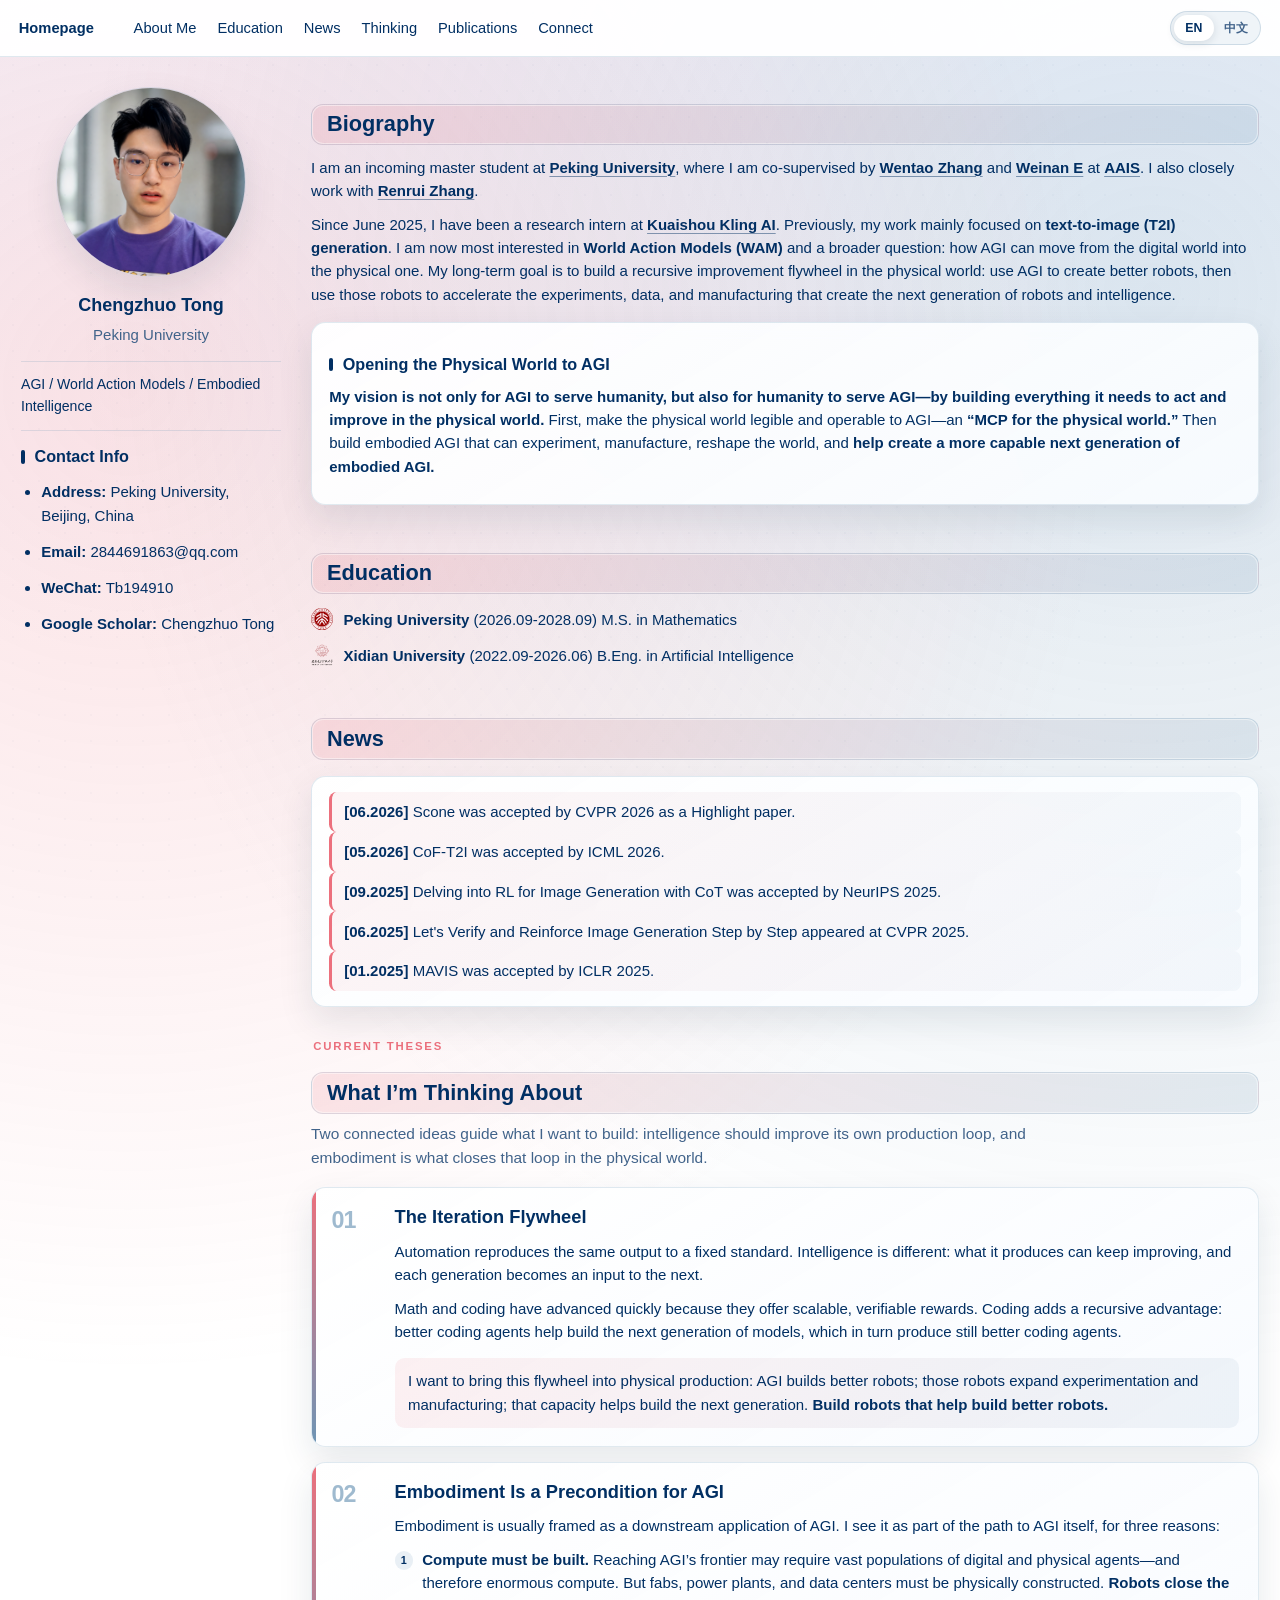
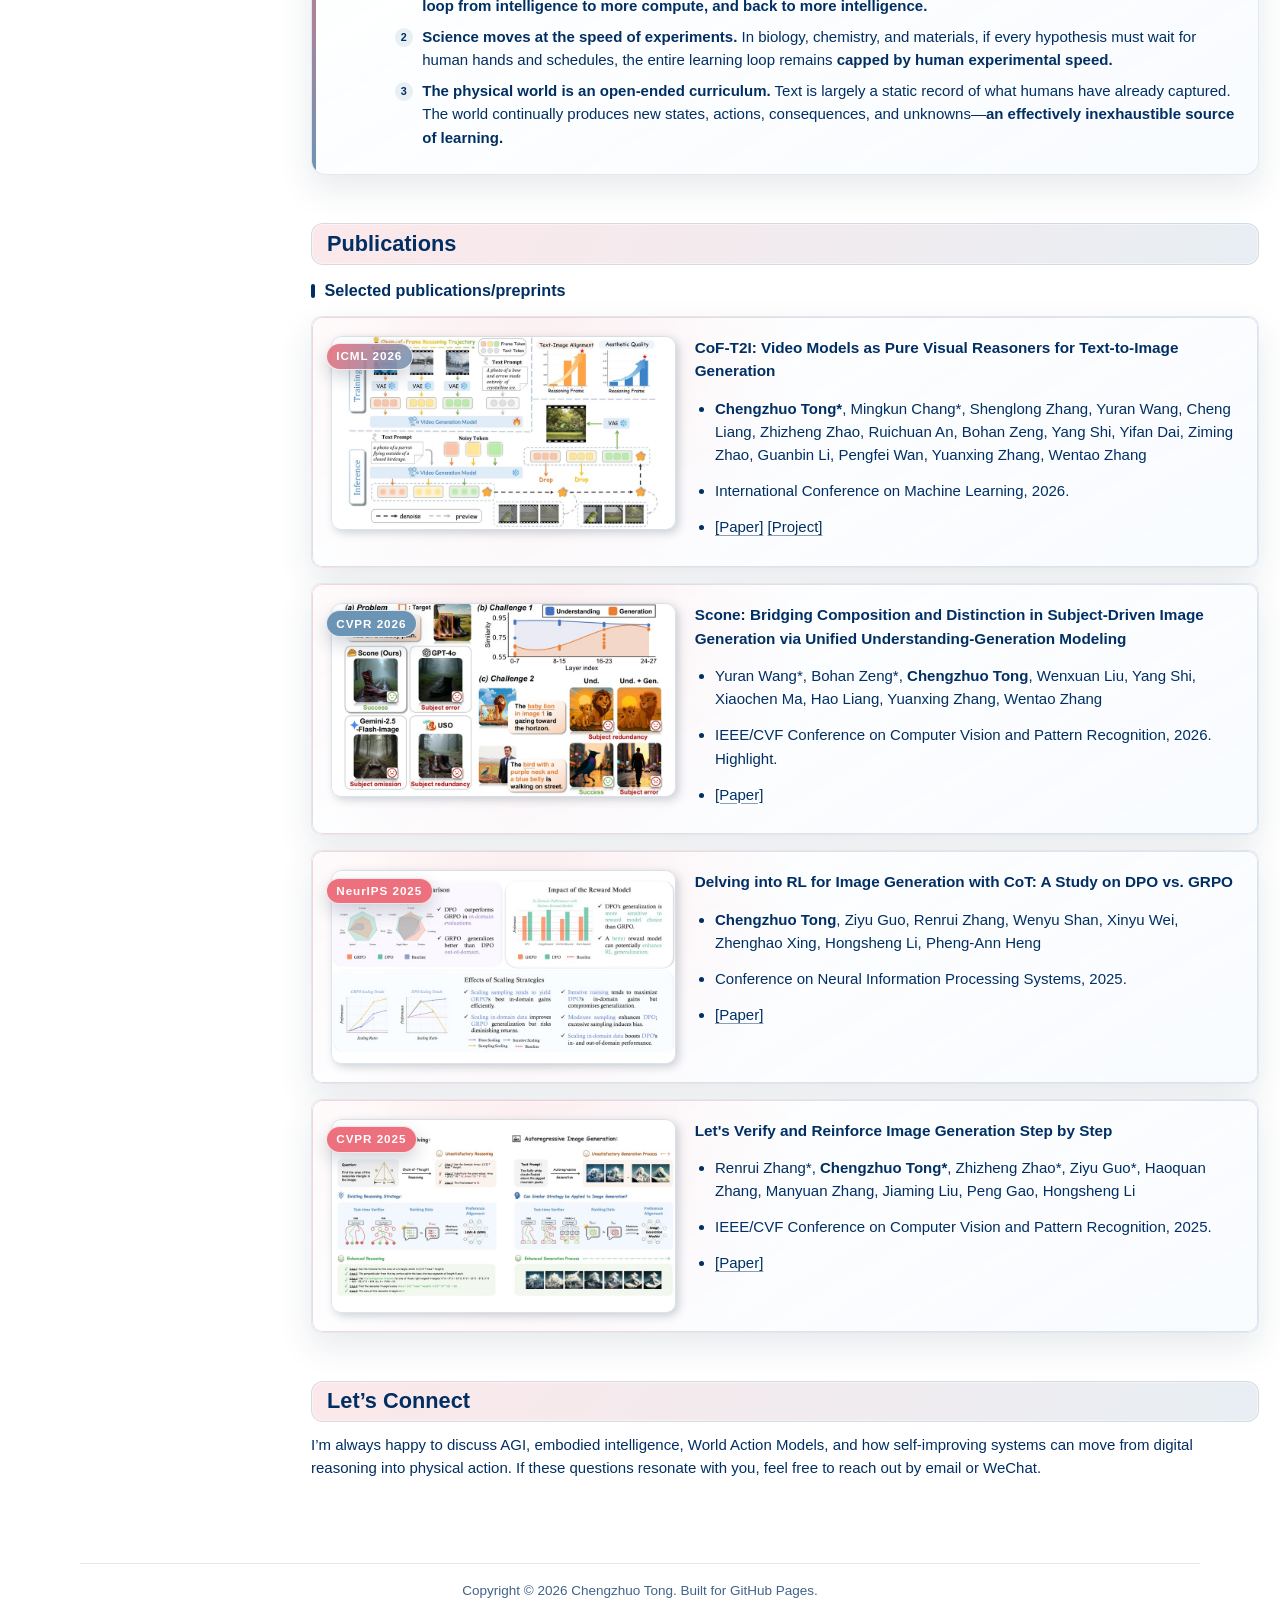
==== commit 71f83a4d: "Sharpen the embodied AGI thesis" ====
--- a/index.html
+++ b/index.html
@@ -68,11 +68,13 @@
           </p>
 
           <div class="research-note">
-            <h3 data-i18n="physical-world-title">AGI and the Physical World</h3>
+            <h3 data-i18n="physical-world-title">Opening the Physical World to AGI</h3>
             <p data-i18n="physical-world-body">
-              I think not only about how AGI can serve people, but also about how it can improve the systems
-              that create intelligence itself. Robots are the missing interface: they can turn intelligence
-              into physical experimentation and production.
+              <strong>My vision is not only for AGI to serve humanity, but also for humanity to serve AGI—by
+              building everything it needs to act and improve in the physical world.</strong> First, make the
+              physical world legible and operable to AGI—an <strong>“MCP for the physical world.”</strong> Then
+              build embodied AGI that can experiment, manufacture, reshape the world, and <strong>help create a
+              more capable next generation of embodied AGI.</strong>
             </p>
           </div>
 
@@ -148,16 +150,20 @@
                 </p>
                 <ol class="thesis-points">
                   <li data-i18n="embodiment-compute">
-                    <strong>Compute is physically constrained.</strong> Fabs, power plants, and data centers turn
-                    intelligence into more compute; without physical labor, that recursive loop breaks.
+                    <strong>Compute must be built.</strong> Reaching AGI’s frontier may require vast populations of
+                    digital and physical agents—and therefore enormous compute. But fabs, power plants, and data
+                    centers must be physically constructed. <strong>Robots close the loop from intelligence to more
+                    compute, and back to more intelligence.</strong>
                   </li>
                   <li data-i18n="embodiment-science">
-                    <strong>Science is bottlenecked by experiments.</strong> In biology, chemistry, and materials,
-                    an AGI without hands still depends on human experimental throughput.
+                    <strong>Science moves at the speed of experiments.</strong> In biology, chemistry, and materials,
+                    if every hypothesis must wait for human hands and schedules, the entire learning loop remains
+                    <strong>capped by human experimental speed.</strong>
                   </li>
                   <li data-i18n="embodiment-learning">
-                    <strong>Continual learning needs a world that acts back.</strong> The physical world offers an
-                    open-ended curriculum of perception, action, consequence, and recovery.
+                    <strong>The physical world is an open-ended curriculum.</strong> Text is largely a static record
+                    of what humans have already captured. The world continually produces new states, actions,
+                    consequences, and unknowns—<strong>an effectively inexhaustible source of learning.</strong>
                   </li>
                 </ol>
               </div>
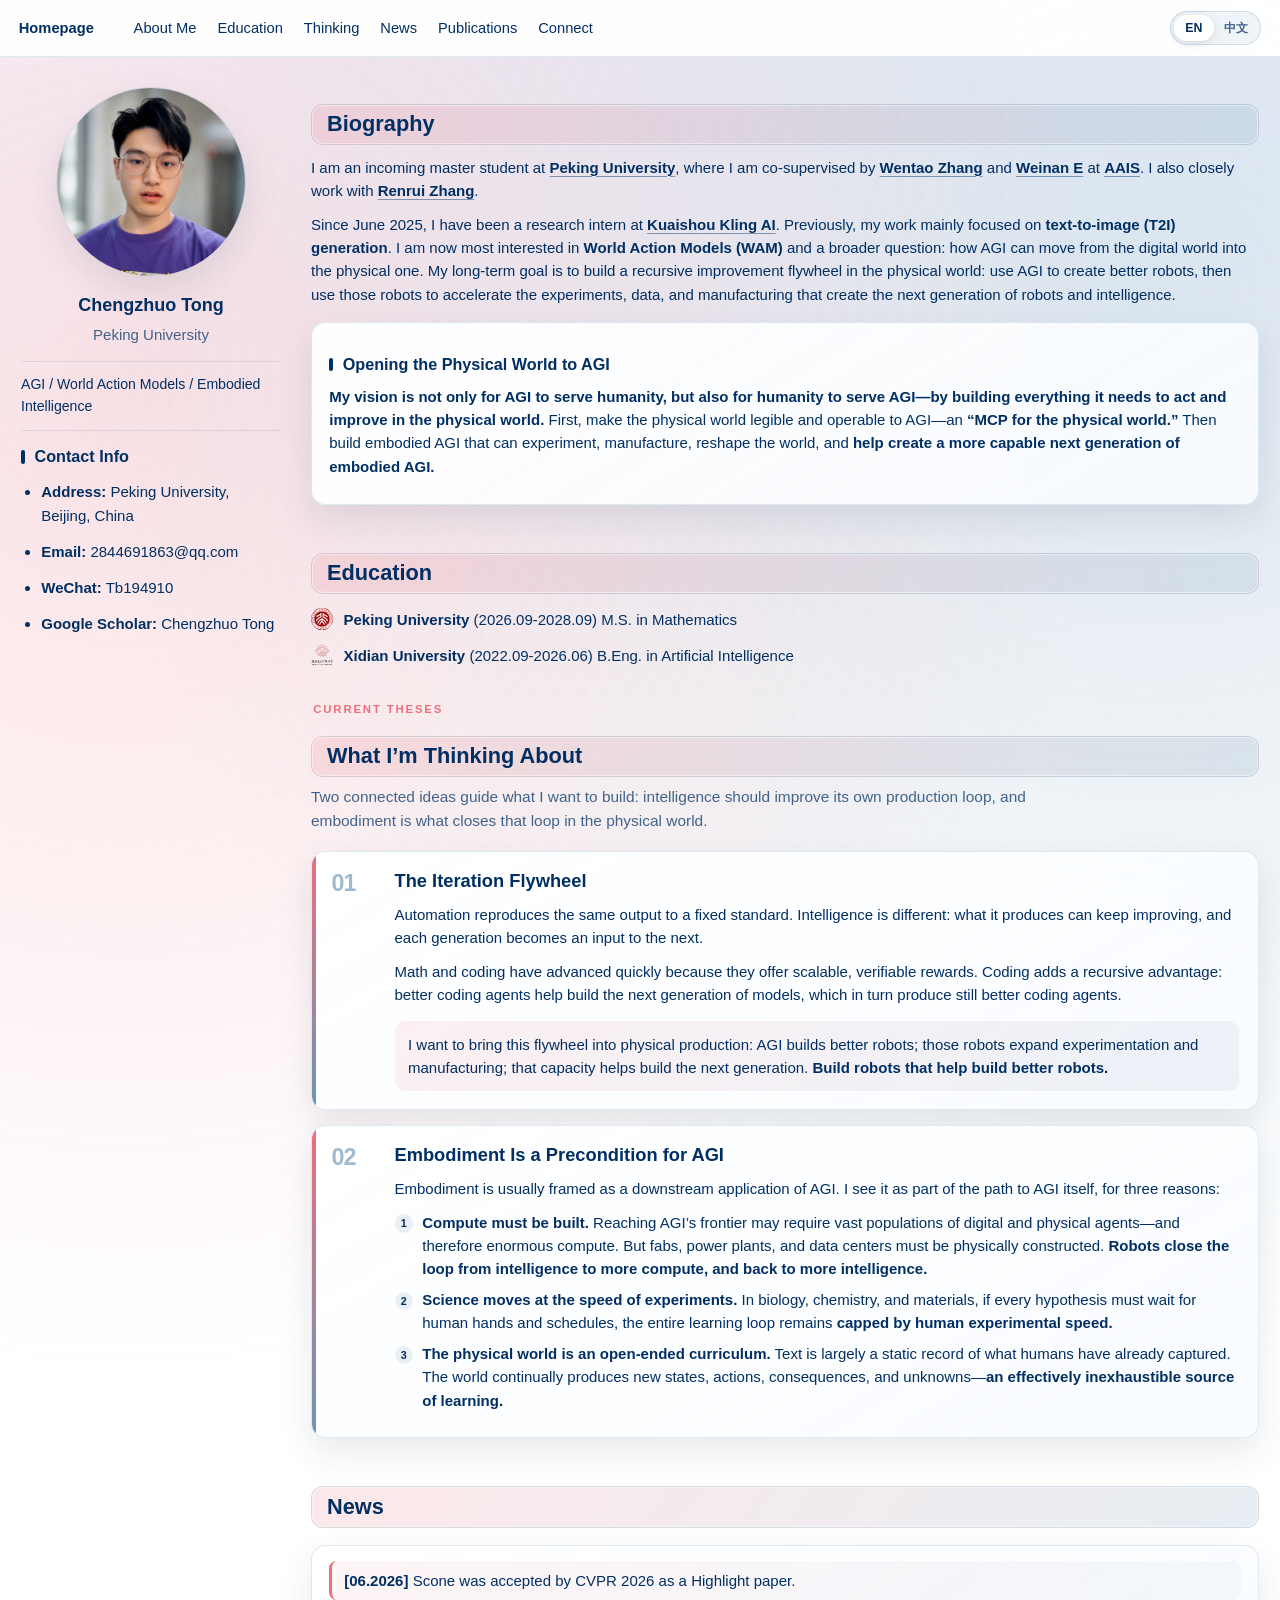
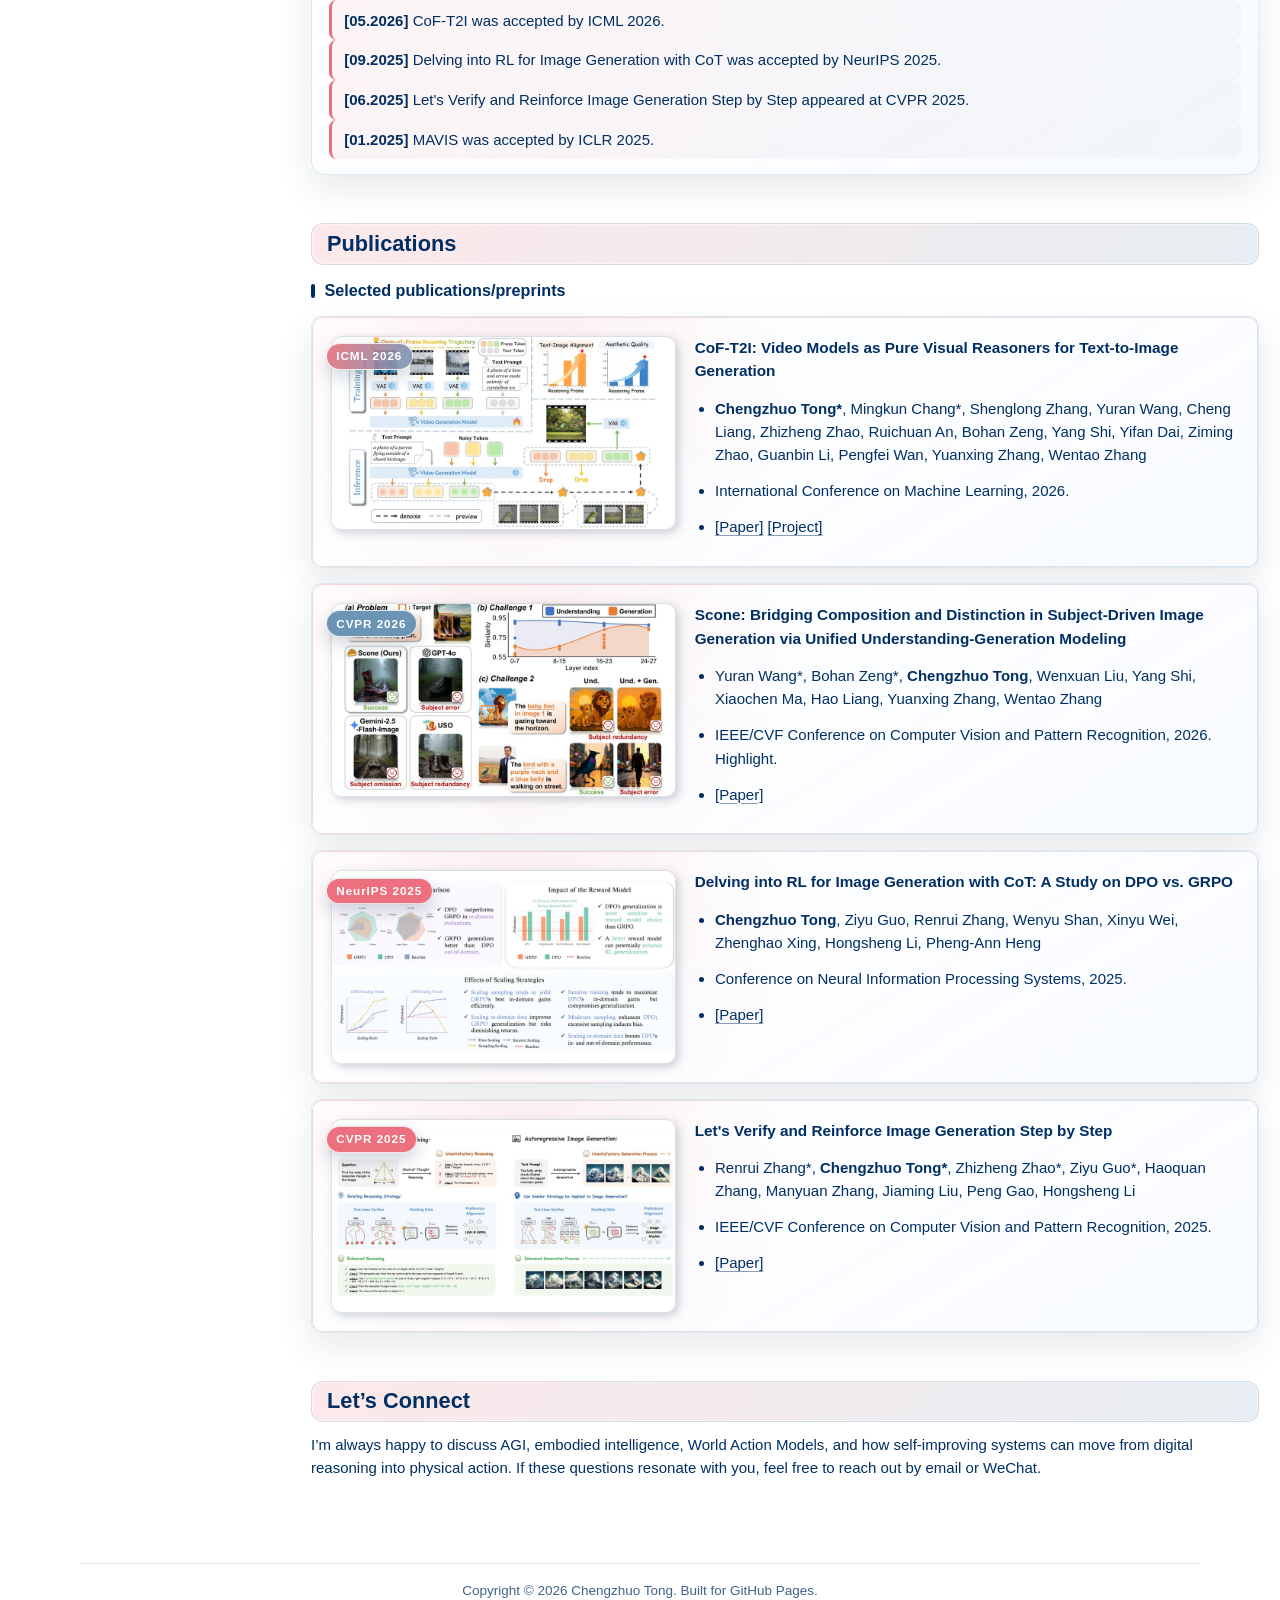
==== commit 0831cf55: "Reorder homepage sections around the core thesis" ====
--- a/index.html
+++ b/index.html
@@ -15,8 +15,8 @@
         <div class="nav__links">
           <a href="#about-me" data-i18n="nav-about">About Me</a>
           <a href="#educations" data-i18n="nav-education">Education</a>
+          <a href="#thinking" data-i18n="nav-thinking">Thinking</a>
           <a href="#news" data-i18n="nav-news">News</a>
-          <a href="#thinking" data-i18n="nav-thinking">Thinking</a>
           <a href="#publications" data-i18n="nav-publications">Publications</a>
           <a href="#miscellaneous" data-i18n="nav-miscellaneous">Connect</a>
         </div>
@@ -93,18 +93,6 @@
               <span data-i18n="education-xdu"><strong>Xidian University</strong> (2022.09-2026.06) B.Eng. in Artificial Intelligence</span>
             </li>
           </ul>
-        </section>
-
-        <span class="anchor" id="news"></span>
-        <section>
-          <h2 data-i18n="news-title">News</h2>
-          <div class="news-box">
-            <p data-i18n="news-scone"><strong>[06.2026]</strong> Scone was accepted by CVPR 2026 as a Highlight paper.</p>
-            <p data-i18n="news-cof"><strong>[05.2026]</strong> CoF-T2I was accepted by ICML 2026.</p>
-            <p data-i18n="news-rlcot"><strong>[09.2025]</strong> Delving into RL for Image Generation with CoT was accepted by NeurIPS 2025.</p>
-            <p data-i18n="news-verify"><strong>[06.2025]</strong> Let's Verify and Reinforce Image Generation Step by Step appeared at CVPR 2025.</p>
-            <p data-i18n="news-mavis"><strong>[01.2025]</strong> MAVIS was accepted by ICLR 2025.</p>
-          </div>
         </section>
 
         <span class="anchor" id="thinking"></span>
@@ -171,6 +159,18 @@
           </div>
         </section>
 
+        <span class="anchor" id="news"></span>
+        <section>
+          <h2 data-i18n="news-title">News</h2>
+          <div class="news-box">
+            <p data-i18n="news-scone"><strong>[06.2026]</strong> Scone was accepted by CVPR 2026 as a Highlight paper.</p>
+            <p data-i18n="news-cof"><strong>[05.2026]</strong> CoF-T2I was accepted by ICML 2026.</p>
+            <p data-i18n="news-rlcot"><strong>[09.2025]</strong> Delving into RL for Image Generation with CoT was accepted by NeurIPS 2025.</p>
+            <p data-i18n="news-verify"><strong>[06.2025]</strong> Let's Verify and Reinforce Image Generation Step by Step appeared at CVPR 2025.</p>
+            <p data-i18n="news-mavis"><strong>[01.2025]</strong> MAVIS was accepted by ICLR 2025.</p>
+          </div>
+        </section>
+
         <span class="anchor" id="publications"></span>
         <section>
           <h2 data-i18n="publications-title">Publications</h2>
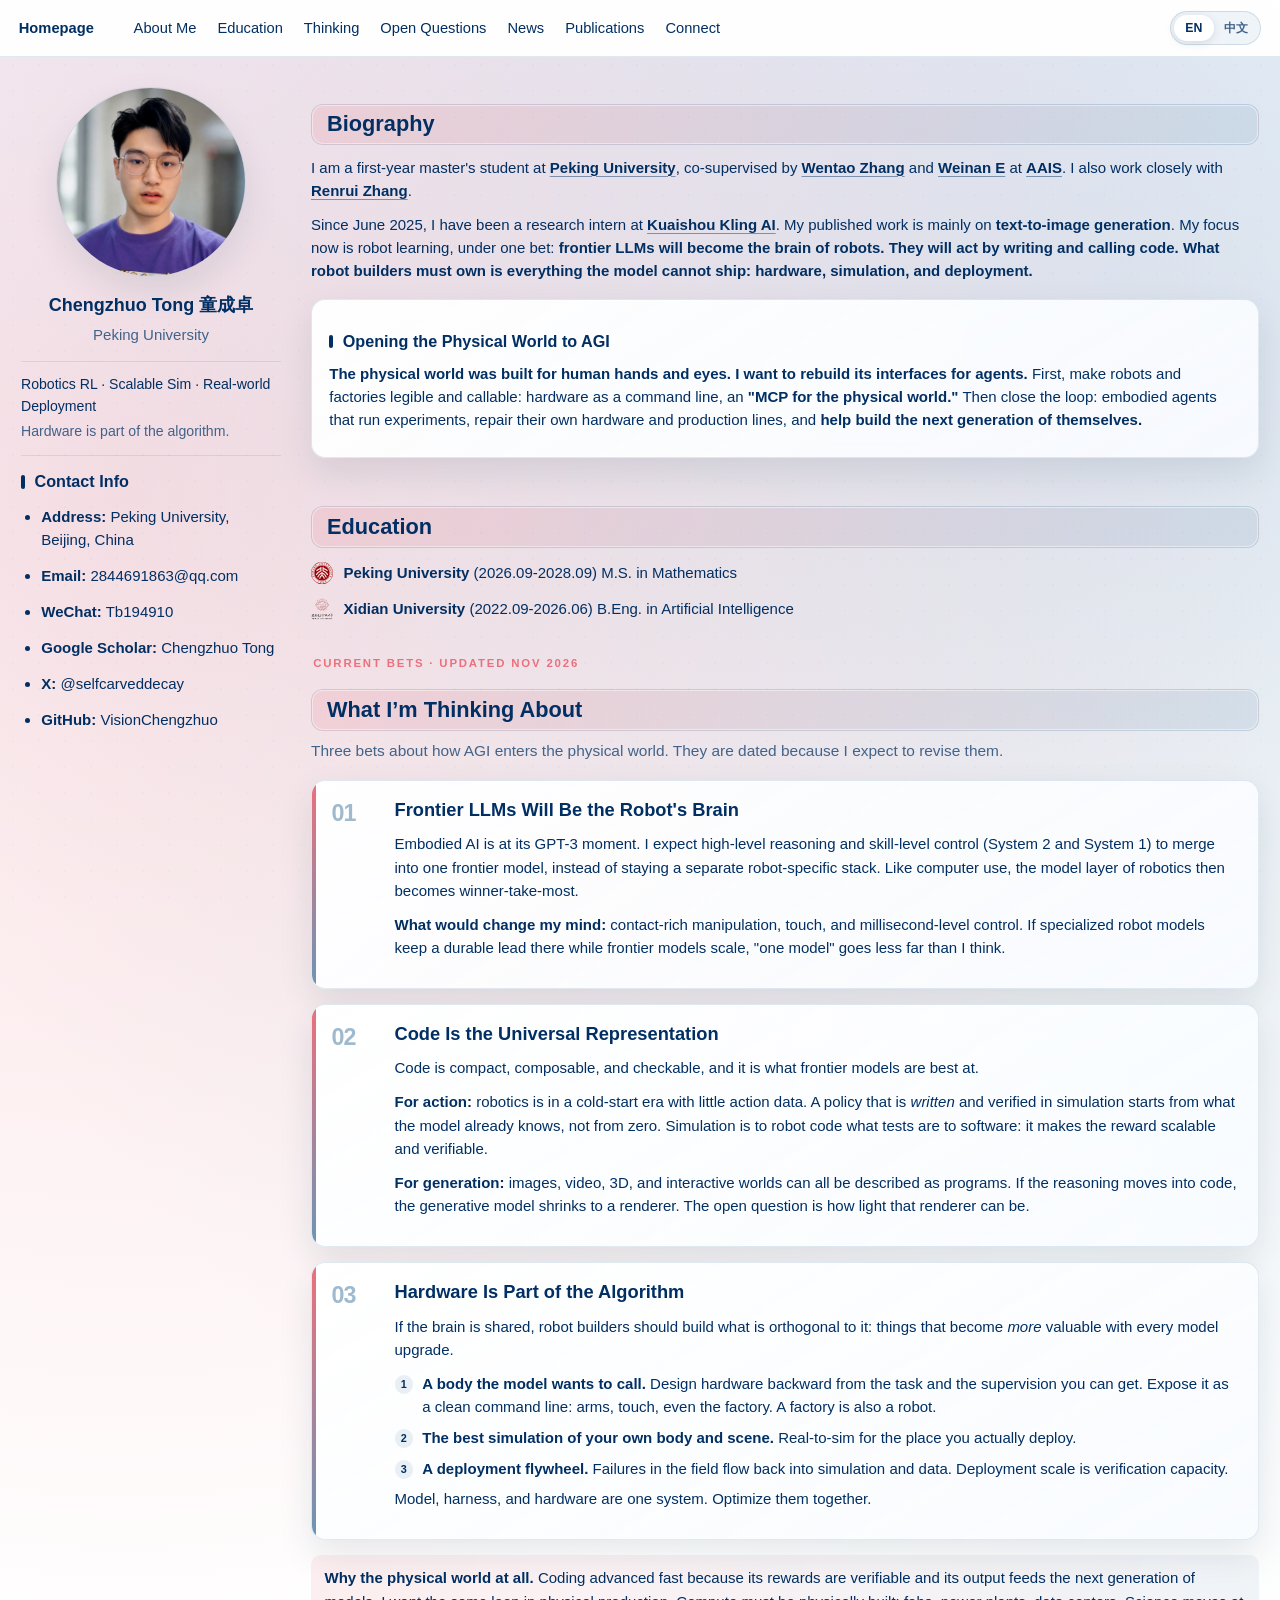
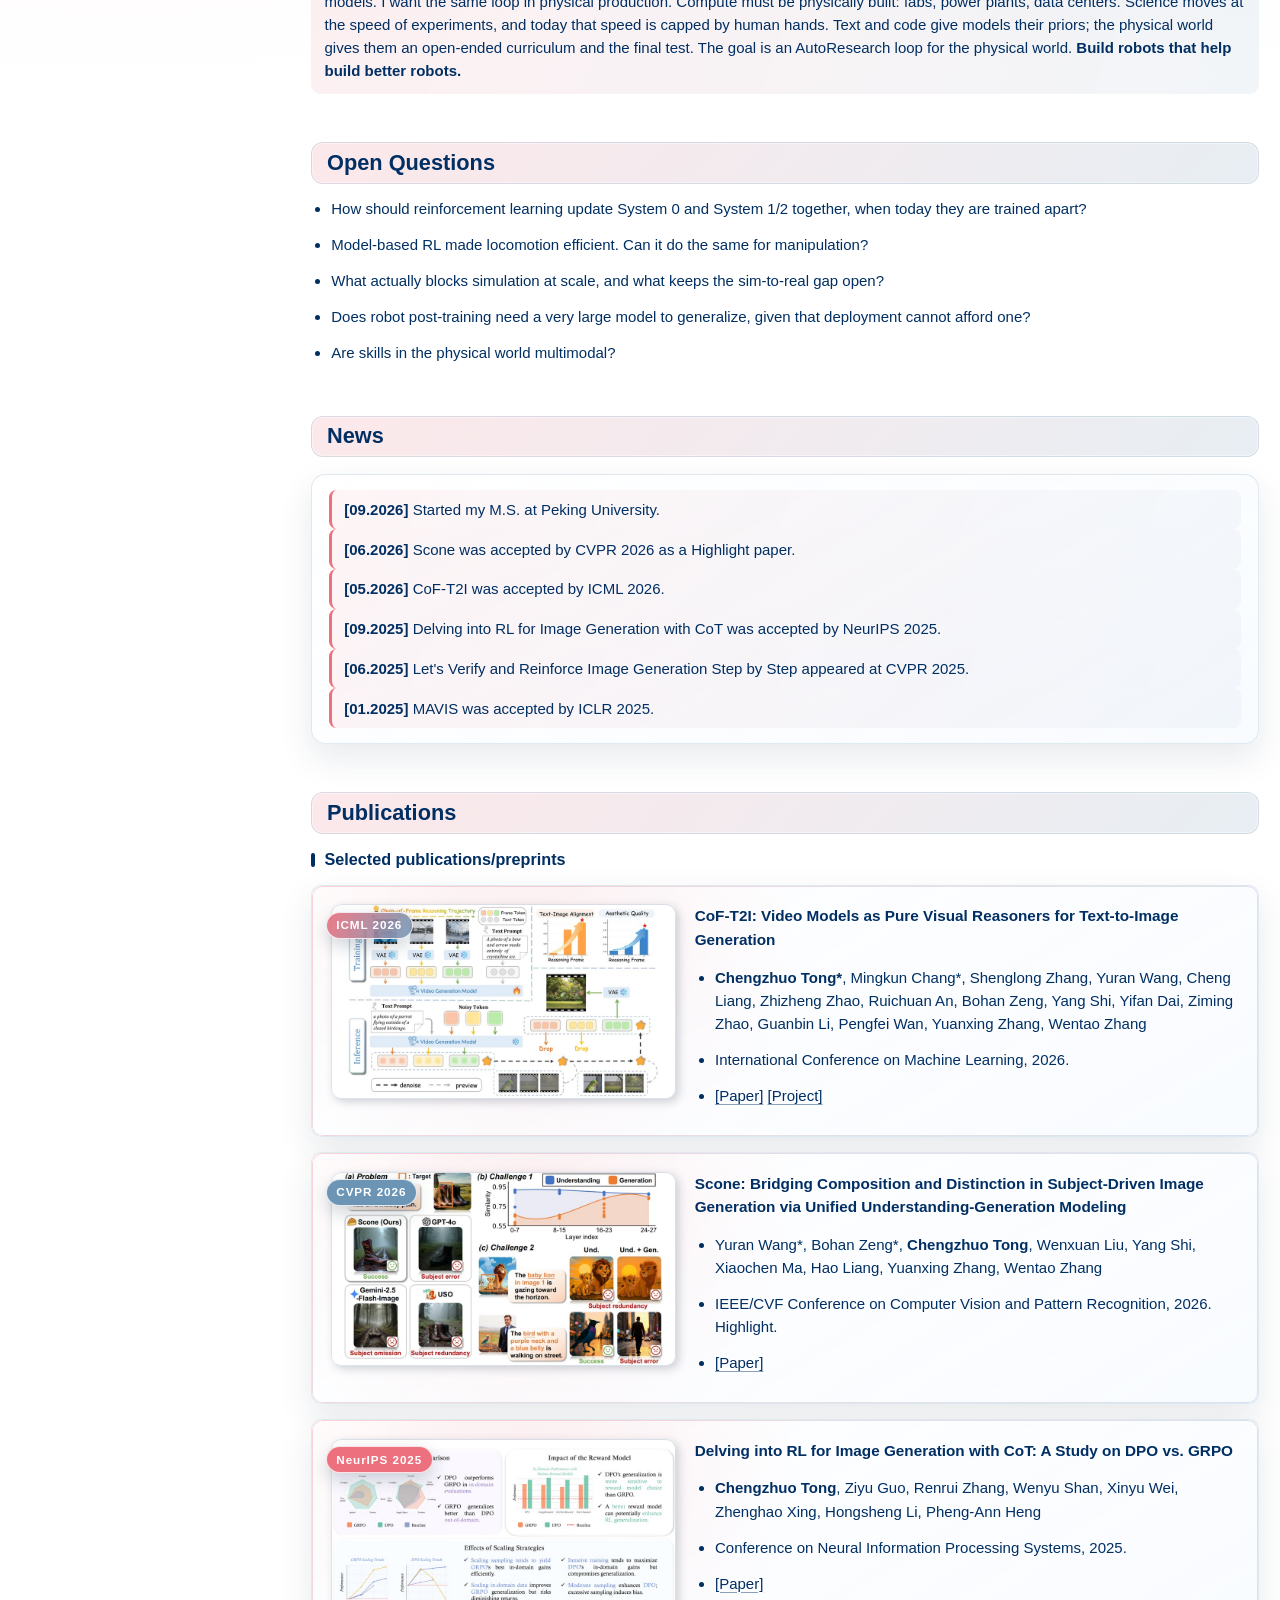
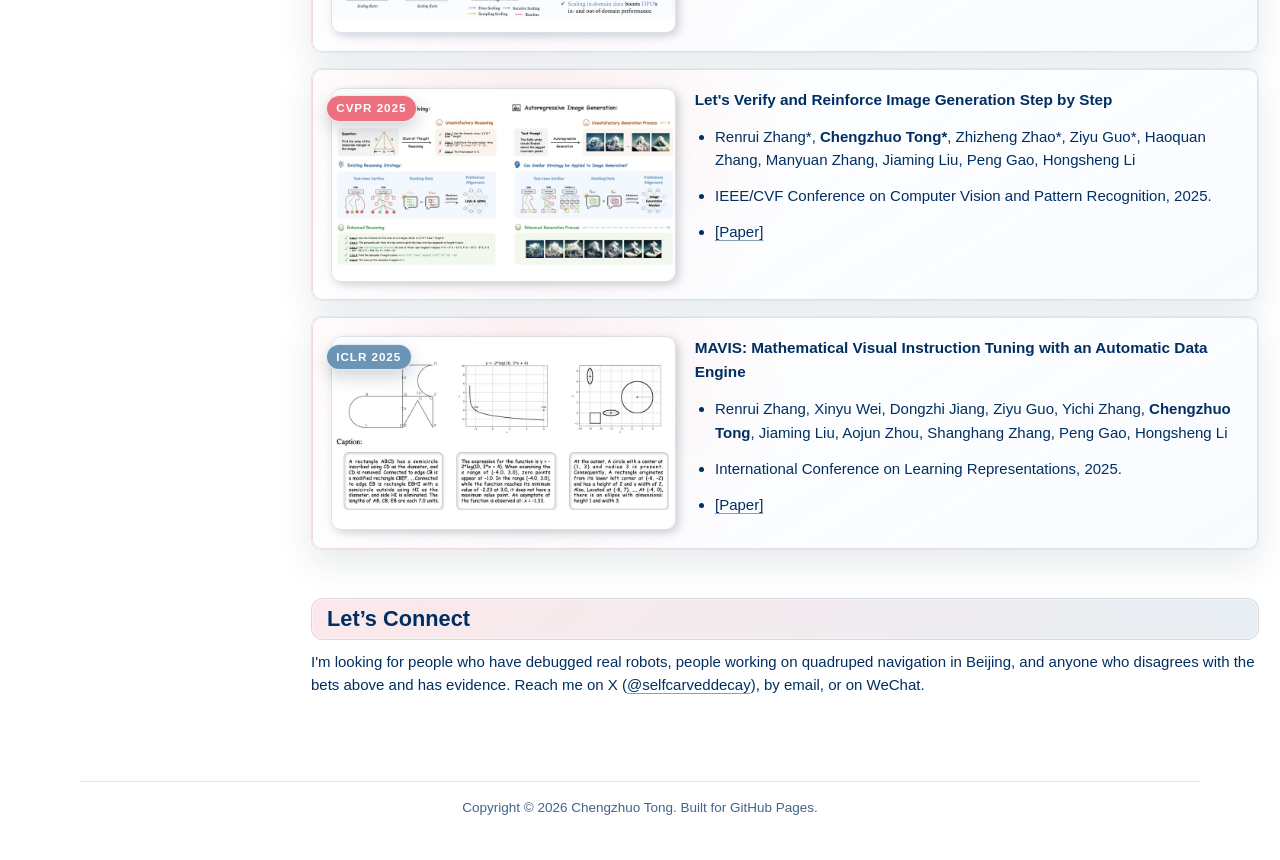
==== commit 0fef760d: "Update homepage to the Nov 2026 thesis; static EN/ZH pages and SEO metadata Co-Authored-By: Claude F" ====
--- a/index.html
+++ b/index.html
@@ -3,26 +3,77 @@
   <head>
     <meta charset="utf-8">
     <meta name="viewport" content="width=device-width, initial-scale=1">
-    <meta name="description" content="Personal homepage of Chengzhuo Tong, Peking University.">
-    <title>Chengzhuo Tong - Homepage</title>
+    <meta name="description" content="Chengzhuo Tong (童成卓) — M.S. student at Peking University, research intern at Kuaishou Kling AI. Embodied AGI, robot learning, scalable simulation, real-world deployment. Frontier LLMs as the brain of robots; code as the interface.">
+    <title>Chengzhuo Tong (童成卓) · Robot Learning and Embodied AGI</title>
+    <link rel="canonical" href="https://visionchengzhuo.github.io/">
+    <link rel="alternate" hreflang="en" href="https://visionchengzhuo.github.io/">
+    <link rel="alternate" hreflang="zh" href="https://visionchengzhuo.github.io/zh/">
+    <link rel="alternate" hreflang="x-default" href="https://visionchengzhuo.github.io/">
+    <meta property="og:type" content="profile">
+    <meta property="og:title" content="Chengzhuo Tong (童成卓) · Robot Learning and Embodied AGI">
+    <meta property="og:description" content="Chengzhuo Tong (童成卓) — M.S. student at Peking University, research intern at Kuaishou Kling AI. Embodied AGI, robot learning, scalable simulation, real-world deployment. Frontier LLMs as the brain of robots; code as the interface.">
+    <meta property="og:url" content="https://visionchengzhuo.github.io/">
+    <meta property="og:image" content="https://visionchengzhuo.github.io/assets/profile.png">
+    <meta name="twitter:card" content="summary">
+    <meta name="twitter:title" content="Chengzhuo Tong (童成卓) · Robot Learning and Embodied AGI">
+    <meta name="twitter:description" content="Chengzhuo Tong (童成卓) — M.S. student at Peking University, research intern at Kuaishou Kling AI. Embodied AGI, robot learning, scalable simulation, real-world deployment. Frontier LLMs as the brain of robots; code as the interface.">
+    <meta name="twitter:url" content="https://visionchengzhuo.github.io/">
+    <meta name="twitter:image" content="https://visionchengzhuo.github.io/assets/profile.png">
     <link rel="stylesheet" href="assets/styles.css">
-    <script src="assets/language.js" defer></script>
+    <script type="application/ld+json">
+      {
+        "@context": "https://schema.org",
+        "@type": "Person",
+        "@id": "https://visionchengzhuo.github.io/#person",
+        "name": "Chengzhuo Tong",
+        "alternateName": "童成卓",
+        "url": "https://visionchengzhuo.github.io/",
+        "image": "https://visionchengzhuo.github.io/assets/profile.png",
+        "affiliation": {
+          "@type": "Organization",
+          "name": "Peking University"
+        },
+        "worksFor": {
+          "@type": "Organization",
+          "name": "Kuaishou Kling AI"
+        },
+        "alumniOf": {
+          "@type": "Organization",
+          "name": "Xidian University"
+        },
+        "knowsAbout": [
+          "Embodied AGI",
+          "Robot Learning",
+          "Reinforcement Learning",
+          "Scalable Simulation",
+          "Real-World Deployment",
+          "Large Language Models",
+          "Text-to-Image Generation"
+        ],
+        "sameAs": [
+          "https://x.com/selfcarveddecay",
+          "https://github.com/VisionChengzhuo",
+          "https://scholar.google.com/citations?user=dvG1nhgAAAAJ&hl=zh-CN&oi=ao"
+        ]
+      }
+    </script>
   </head>
   <body>
     <header class="masthead">
       <nav class="nav" aria-label="Primary navigation">
-        <a class="nav__brand" href="#about-me" data-i18n="nav-home">Homepage</a>
+        <a class="nav__brand" href="#about-me">Homepage</a>
         <div class="nav__links">
-          <a href="#about-me" data-i18n="nav-about">About Me</a>
-          <a href="#educations" data-i18n="nav-education">Education</a>
-          <a href="#thinking" data-i18n="nav-thinking">Thinking</a>
-          <a href="#news" data-i18n="nav-news">News</a>
-          <a href="#publications" data-i18n="nav-publications">Publications</a>
-          <a href="#miscellaneous" data-i18n="nav-miscellaneous">Connect</a>
+          <a href="#about-me">About Me</a>
+          <a href="#educations">Education</a>
+          <a href="#thinking">Thinking</a>
+          <a href="#open-questions">Open Questions</a>
+          <a href="#news">News</a>
+          <a href="#publications">Publications</a>
+          <a href="#miscellaneous">Connect</a>
         </div>
         <div class="language-switcher" role="group" aria-label="Language">
-          <button class="language-switcher__button is-active" type="button" data-language="en" aria-pressed="true">EN</button>
-          <button class="language-switcher__button" type="button" data-language="zh" aria-pressed="false">中文</button>
+          <a class="language-switcher__button" href="./" lang="en" hreflang="en" aria-current="page">EN</a>
+          <a class="language-switcher__button" href="zh/" lang="zh" hreflang="zh">中文</a>
         </div>
       </nav>
     </header>
@@ -31,17 +82,22 @@
       <aside class="sidebar">
         <section class="profile" aria-label="Profile">
           <img class="profile__avatar" src="assets/profile.png" alt="Chengzhuo Tong portrait">
-          <h1 class="profile__name">Chengzhuo Tong</h1>
-          <p class="profile__bio" data-i18n="profile-affiliation">Peking University</p>
-          <p class="profile__tagline" data-i18n="profile-tagline">AGI / World Action Models / Embodied Intelligence</p>
+          <h1 class="profile__name">Chengzhuo Tong <span lang="zh">童成卓</span></h1>
+          <p class="profile__bio">Peking University</p>
+          <p class="profile__tagline">
+            Robotics RL · Scalable Sim · Real-world Deployment
+            <span class="profile__motto">Hardware is part of the algorithm.</span>
+          </p>
 
           <div class="profile__contact">
-            <h3 data-i18n="contact-title">Contact Info</h3>
+            <h3>Contact Info</h3>
             <ul class="plain-list">
-              <li data-i18n="contact-address"><strong>Address:</strong> Peking University, Beijing, China</li>
-              <li data-i18n="contact-email"><strong>Email:</strong> <a href="mailto:2844691863@qq.com">2844691863@qq.com</a></li>
-              <li data-i18n="contact-wechat"><strong>WeChat:</strong> Tb194910</li>
-              <li data-i18n="contact-scholar"><strong>Google Scholar:</strong> <a href="https://scholar.google.com/citations?user=dvG1nhgAAAAJ&amp;hl=zh-CN&amp;oi=ao">Chengzhuo Tong</a></li>
+              <li><strong>Address:</strong> Peking University, Beijing, China</li>
+              <li><strong>Email:</strong> <a href="mailto:2844691863@qq.com">2844691863@qq.com</a></li>
+              <li><strong>WeChat:</strong> Tb194910</li>
+              <li><strong>Google Scholar:</strong> <a href="https://scholar.google.com/citations?user=dvG1nhgAAAAJ&amp;hl=zh-CN&amp;oi=ao">Chengzhuo Tong</a></li>
+              <li><strong>X:</strong> <a href="https://x.com/selfcarveddecay">@selfcarveddecay</a></li>
+              <li><strong>GitHub:</strong> <a href="https://github.com/VisionChengzhuo">VisionChengzhuo</a></li>
             </ul>
           </div>
         </section>
@@ -50,47 +106,28 @@
       <article class="content">
         <span class="anchor" id="about-me"></span>
         <section>
-          <h2 data-i18n="biography-title">Biography</h2>
-          <p data-i18n="biography-education">
-            I am an incoming master student at <a href="https://english.pku.edu.cn/"><strong>Peking University</strong></a>, where I am co-supervised by
-            <a href="https://zwt233.github.io/"><strong>Wentao Zhang</strong></a> and
-            <a href="https://scholar.google.com/citations?user=i2mOt14AAAAJ&amp;hl=en"><strong>Weinan E</strong></a>
-            at <a href="https://www.aais.pku.edu.cn/"><strong>AAIS</strong></a>. I also closely work with
-            <a href="https://scholar.google.com/citations?hl=en&amp;user=YlL3xN4AAAAJ&amp;view_op=list_works&amp;sortby=pubdate"><strong>Renrui Zhang</strong></a>.
-          </p>
-          <p data-i18n="biography-research">
-            Since June 2025, I have been a research intern at <a href="https://klingai.kuaishou.com/"><strong>Kuaishou Kling AI</strong></a>. Previously,
-            my work mainly focused on <strong>text-to-image (T2I) generation</strong>. I am now most interested in
-            <strong>World Action Models (WAM)</strong> and a broader question: how AGI can move from the digital
-            world into the physical one. My long-term goal is to build a recursive improvement flywheel in the
-            physical world: use AGI to create better robots, then use those robots to accelerate the experiments,
-            data, and manufacturing that create the next generation of robots and intelligence.
-          </p>
+          <h2>Biography</h2>
+          <p>I am a first-year master's student at <a href="https://english.pku.edu.cn/"><strong>Peking University</strong></a>, co-supervised by <a href="https://zwt233.github.io/"><strong>Wentao Zhang</strong></a> and <a href="https://scholar.google.com/citations?user=i2mOt14AAAAJ&amp;hl=en"><strong>Weinan E</strong></a> at <a href="https://www.aais.pku.edu.cn/"><strong>AAIS</strong></a>. I also work closely with <a href="https://scholar.google.com/citations?hl=en&amp;user=YlL3xN4AAAAJ&amp;view_op=list_works&amp;sortby=pubdate"><strong>Renrui Zhang</strong></a>.</p>
+          <p>Since June 2025, I have been a research intern at <a href="https://klingai.kuaishou.com/"><strong>Kuaishou Kling AI</strong></a>. My published work is mainly on <strong>text-to-image generation</strong>. My focus now is robot learning, under one bet: <strong>frontier LLMs will become the brain of robots. They will act by writing and calling code. What robot builders must own is everything the model cannot ship: hardware, simulation, and deployment.</strong></p>
 
           <div class="research-note">
-            <h3 data-i18n="physical-world-title">Opening the Physical World to AGI</h3>
-            <p data-i18n="physical-world-body">
-              <strong>My vision is not only for AGI to serve humanity, but also for humanity to serve AGI—by
-              building everything it needs to act and improve in the physical world.</strong> First, make the
-              physical world legible and operable to AGI—an <strong>“MCP for the physical world.”</strong> Then
-              build embodied AGI that can experiment, manufacture, reshape the world, and <strong>help create a
-              more capable next generation of embodied AGI.</strong>
-            </p>
+            <h3>Opening the Physical World to AGI</h3>
+            <p><strong>The physical world was built for human hands and eyes. I want to rebuild its interfaces for agents.</strong> First, make robots and factories legible and callable: hardware as a command line, an <strong>"MCP for the physical world."</strong> Then close the loop: embodied agents that run experiments, repair their own hardware and production lines, and <strong>help build the next generation of themselves.</strong></p>
           </div>
 
         </section>
 
         <span class="anchor" id="educations"></span>
         <section>
-          <h2 data-i18n="education-title">Education</h2>
+          <h2>Education</h2>
           <ul class="education-list">
             <li>
               <img class="edu-logo" src="assets/logo-pku.svg" alt="Peking University logo">
-              <span data-i18n="education-pku"><strong>Peking University</strong> (2026.09-2028.09) M.S. in Mathematics</span>
+              <span><strong>Peking University</strong> (2026.09-2028.09) M.S. in Mathematics</span>
             </li>
             <li>
               <img class="edu-logo" src="assets/logo-xdu.png" alt="Xidian University logo">
-              <span data-i18n="education-xdu"><strong>Xidian University</strong> (2022.09-2026.06) B.Eng. in Artificial Intelligence</span>
+              <span><strong>Xidian University</strong> (2022.09-2026.06) B.Eng. in Artificial Intelligence</span>
             </li>
           </ul>
         </section>
@@ -98,83 +135,78 @@
         <span class="anchor" id="thinking"></span>
         <section class="thinking-section" aria-labelledby="thinking-title">
           <header class="thinking-section__header">
-            <p class="section-kicker" data-i18n="thinking-kicker">CURRENT THESES</p>
-            <h2 id="thinking-title" data-i18n="thinking-title">What I’m Thinking About</h2>
-            <p class="section-lead" data-i18n="thinking-lead">
-              Two connected ideas guide what I want to build: intelligence should improve its own production loop,
-              and embodiment is what closes that loop in the physical world.
-            </p>
+            <p class="section-kicker">CURRENT BETS · UPDATED NOV 2026</p>
+            <h2 id="thinking-title">What I’m Thinking About</h2>
+            <p class="section-lead">Three bets about how AGI enters the physical world. They are dated because I expect to revise them.</p>
           </header>
 
           <div class="thesis-list">
             <article class="thesis-card">
               <div class="thesis-card__number" aria-hidden="true">01</div>
               <div class="thesis-card__content">
-                <h3 data-i18n="flywheel-title">The Iteration Flywheel</h3>
-                <p data-i18n="flywheel-definition">
-                  Automation reproduces the same output to a fixed standard. Intelligence is different: what it
-                  produces can keep improving, and each generation becomes an input to the next.
-                </p>
-                <p data-i18n="flywheel-coding">
-                  Math and coding have advanced quickly because they offer scalable, verifiable rewards. Coding adds
-                  a recursive advantage: better coding agents help build the next generation of models, which in
-                  turn produce still better coding agents.
-                </p>
-                <p class="thesis-card__conclusion" data-i18n="flywheel-conclusion">
-                  I want to bring this flywheel into physical production: AGI builds better robots; those robots
-                  expand experimentation and manufacturing; that capacity helps build the next generation.
-                  <strong>Build robots that help build better robots.</strong>
-                </p>
+                <h3>Frontier LLMs Will Be the Robot's Brain</h3>
+                <p>Embodied AI is at its GPT-3 moment. I expect high-level reasoning and skill-level control (System 2 and System 1) to merge into one frontier model, instead of staying a separate robot-specific stack. Like computer use, the model layer of robotics then becomes winner-take-most.</p>
+                <p><strong>What would change my mind:</strong> contact-rich manipulation, touch, and millisecond-level control. If specialized robot models keep a durable lead there while frontier models scale, "one model" goes less far than I think.</p>
               </div>
             </article>
 
             <article class="thesis-card">
               <div class="thesis-card__number" aria-hidden="true">02</div>
               <div class="thesis-card__content">
-                <h3 data-i18n="embodiment-title">Embodiment Is a Precondition for AGI</h3>
-                <p data-i18n="embodiment-intro">
-                  Embodiment is usually framed as a downstream application of AGI. I see it as part of the path to
-                  AGI itself, for three reasons:
-                </p>
-                <ol class="thesis-points">
-                  <li data-i18n="embodiment-compute">
-                    <strong>Compute must be built.</strong> Reaching AGI’s frontier may require vast populations of
-                    digital and physical agents—and therefore enormous compute. But fabs, power plants, and data
-                    centers must be physically constructed. <strong>Robots close the loop from intelligence to more
-                    compute, and back to more intelligence.</strong>
-                  </li>
-                  <li data-i18n="embodiment-science">
-                    <strong>Science moves at the speed of experiments.</strong> In biology, chemistry, and materials,
-                    if every hypothesis must wait for human hands and schedules, the entire learning loop remains
-                    <strong>capped by human experimental speed.</strong>
-                  </li>
-                  <li data-i18n="embodiment-learning">
-                    <strong>The physical world is an open-ended curriculum.</strong> Text is largely a static record
-                    of what humans have already captured. The world continually produces new states, actions,
-                    consequences, and unknowns—<strong>an effectively inexhaustible source of learning.</strong>
-                  </li>
-                </ol>
+                <h3>Code Is the Universal Representation</h3>
+                <p>Code is compact, composable, and checkable, and it is what frontier models are best at.</p>
+                <p><strong>For action:</strong> robotics is in a cold-start era with little action data. A policy that is <em>written</em> and verified in simulation starts from what the model already knows, not from zero. Simulation is to robot code what tests are to software: it makes the reward scalable and verifiable.</p>
+                <p><strong>For generation:</strong> images, video, 3D, and interactive worlds can all be described as programs. If the reasoning moves into code, the generative model shrinks to a renderer. The open question is how light that renderer can be.</p>
               </div>
             </article>
-          </div>
+
+            <article class="thesis-card">
+              <div class="thesis-card__number" aria-hidden="true">03</div>
+              <div class="thesis-card__content">
+                <h3>Hardware Is Part of the Algorithm</h3>
+                <p>If the brain is shared, robot builders should build what is orthogonal to it: things that become <em>more</em> valuable with every model upgrade.</p>
+                <ol class="thesis-points">
+                  <li><strong>A body the model wants to call.</strong> Design hardware backward from the task and the supervision you can get. Expose it as a clean command line: arms, touch, even the factory. A factory is also a robot.</li>
+                  <li><strong>The best simulation of your own body and scene.</strong> Real-to-sim for the place you actually deploy.</li>
+                  <li><strong>A deployment flywheel.</strong> Failures in the field flow back into simulation and data. Deployment scale is verification capacity.</li>
+                </ol>
+                <p>Model, harness, and hardware are one system. Optimize them together.</p>
+              </div>
+            </article>
+          </div>
+
+          <p class="thesis-card__conclusion"><strong>Why the physical world at all.</strong> Coding advanced fast because its rewards are verifiable and its output feeds the next generation of models. I want the same loop in physical production. Compute must be physically built: fabs, power plants, data centers. Science moves at the speed of experiments, and today that speed is capped by human hands. Text and code give models their priors; the physical world gives them an open-ended curriculum and the final test. The goal is an AutoResearch loop for the physical world. <strong>Build robots that help build better robots.</strong></p>
+        </section>
+
+        <span class="anchor" id="open-questions"></span>
+        <section>
+          <h2>Open Questions</h2>
+          <ul class="plain-list">
+            <li>How should reinforcement learning update System 0 and System 1/2 together, when today they are trained apart?</li>
+            <li>Model-based RL made locomotion efficient. Can it do the same for manipulation?</li>
+            <li>What actually blocks simulation at scale, and what keeps the sim-to-real gap open?</li>
+            <li>Does robot post-training need a very large model to generalize, given that deployment cannot afford one?</li>
+            <li>Are skills in the physical world multimodal?</li>
+          </ul>
         </section>
 
         <span class="anchor" id="news"></span>
         <section>
-          <h2 data-i18n="news-title">News</h2>
+          <h2>News</h2>
           <div class="news-box">
-            <p data-i18n="news-scone"><strong>[06.2026]</strong> Scone was accepted by CVPR 2026 as a Highlight paper.</p>
-            <p data-i18n="news-cof"><strong>[05.2026]</strong> CoF-T2I was accepted by ICML 2026.</p>
-            <p data-i18n="news-rlcot"><strong>[09.2025]</strong> Delving into RL for Image Generation with CoT was accepted by NeurIPS 2025.</p>
-            <p data-i18n="news-verify"><strong>[06.2025]</strong> Let's Verify and Reinforce Image Generation Step by Step appeared at CVPR 2025.</p>
-            <p data-i18n="news-mavis"><strong>[01.2025]</strong> MAVIS was accepted by ICLR 2025.</p>
+            <p><strong>[09.2026]</strong> Started my M.S. at Peking University.</p>
+            <p><strong>[06.2026]</strong> Scone was accepted by CVPR 2026 as a Highlight paper.</p>
+            <p><strong>[05.2026]</strong> CoF-T2I was accepted by ICML 2026.</p>
+            <p><strong>[09.2025]</strong> Delving into RL for Image Generation with CoT was accepted by NeurIPS 2025.</p>
+            <p><strong>[06.2025]</strong> Let's Verify and Reinforce Image Generation Step by Step appeared at CVPR 2025.</p>
+            <p><strong>[01.2025]</strong> MAVIS was accepted by ICLR 2025.</p>
           </div>
         </section>
 
         <span class="anchor" id="publications"></span>
         <section>
-          <h2 data-i18n="publications-title">Publications</h2>
-          <h3 data-i18n="publications-selected">Selected publications/preprints</h3>
+          <h2>Publications</h2>
+          <h3>Selected publications/preprints</h3>
 
           <div class="paper-box">
             <div class="paper-box__image">
@@ -185,8 +217,8 @@
               <p><strong>CoF-T2I: Video Models as Pure Visual Reasoners for Text-to-Image Generation</strong></p>
               <ul>
                 <li><strong>Chengzhuo Tong*</strong>, Mingkun Chang*, Shenglong Zhang, Yuran Wang, Cheng Liang, Zhizheng Zhao, Ruichuan An, Bohan Zeng, Yang Shi, Yifan Dai, Ziming Zhao, Guanbin Li, Pengfei Wan, Yuanxing Zhang, Wentao Zhang</li>
-                <li data-i18n="publication-cof-venue">International Conference on Machine Learning, 2026.</li>
-                <li data-i18n="publication-cof-links"><a href="https://arxiv.org/abs/2601.10061">[Paper]</a> <a href="https://cof-t2i.github.io/">[Project]</a></li>
+                <li>International Conference on Machine Learning, 2026.</li>
+                <li><a href="https://arxiv.org/abs/2601.10061">[Paper]</a> <a href="https://cof-t2i.github.io/">[Project]</a></li>
               </ul>
             </div>
           </div>
@@ -200,8 +232,8 @@
               <p><strong>Scone: Bridging Composition and Distinction in Subject-Driven Image Generation via Unified Understanding-Generation Modeling</strong></p>
               <ul>
                 <li>Yuran Wang*, Bohan Zeng*, <strong>Chengzhuo Tong</strong>, Wenxuan Liu, Yang Shi, Xiaochen Ma, Hao Liang, Yuanxing Zhang, Wentao Zhang</li>
-                <li data-i18n="publication-scone-venue">IEEE/CVF Conference on Computer Vision and Pattern Recognition, 2026. Highlight.</li>
-                <li><a href="https://arxiv.org/abs/2512.12675" data-i18n="publication-paper-label">[Paper]</a></li>
+                <li>IEEE/CVF Conference on Computer Vision and Pattern Recognition, 2026. Highlight.</li>
+                <li><a href="https://arxiv.org/abs/2512.12675">[Paper]</a></li>
               </ul>
             </div>
           </div>
@@ -215,8 +247,8 @@
               <p><strong>Delving into RL for Image Generation with CoT: A Study on DPO vs. GRPO</strong></p>
               <ul>
                 <li><strong>Chengzhuo Tong</strong>, Ziyu Guo, Renrui Zhang, Wenyu Shan, Xinyu Wei, Zhenghao Xing, Hongsheng Li, Pheng-Ann Heng</li>
-                <li data-i18n="publication-rlcot-venue">Conference on Neural Information Processing Systems, 2025.</li>
-                <li><a href="https://arxiv.org/abs/2505.17017" data-i18n="publication-paper-label">[Paper]</a></li>
+                <li>Conference on Neural Information Processing Systems, 2025.</li>
+                <li><a href="https://arxiv.org/abs/2505.17017">[Paper]</a></li>
               </ul>
             </div>
           </div>
@@ -230,28 +262,38 @@
               <p><strong>Let's Verify and Reinforce Image Generation Step by Step</strong></p>
               <ul>
                 <li>Renrui Zhang*, <strong>Chengzhuo Tong*</strong>, Zhizheng Zhao*, Ziyu Guo*, Haoquan Zhang, Manyuan Zhang, Jiaming Liu, Peng Gao, Hongsheng Li</li>
-                <li data-i18n="publication-verify-venue">IEEE/CVF Conference on Computer Vision and Pattern Recognition, 2025.</li>
-                <li><a href="https://arxiv.org/abs/2501.13926" data-i18n="publication-paper-label">[Paper]</a></li>
-              </ul>
-            </div>
-          </div>
-
+                <li>IEEE/CVF Conference on Computer Vision and Pattern Recognition, 2025.</li>
+                <li><a href="https://arxiv.org/abs/2501.13926">[Paper]</a></li>
+              </ul>
+            </div>
+          </div>
+
+          <div class="paper-box">
+            <div class="paper-box__image">
+              <span class="badge badge--navy">ICLR 2025</span>
+              <img src="assets/paper-mavis.jpg" alt="MAVIS thumbnail">
+            </div>
+            <div class="paper-box__text">
+              <p><strong>MAVIS: Mathematical Visual Instruction Tuning with an Automatic Data Engine</strong></p>
+              <ul>
+                <li>Renrui Zhang, Xinyu Wei, Dongzhi Jiang, Ziyu Guo, Yichi Zhang, <strong>Chengzhuo Tong</strong>, Jiaming Liu, Aojun Zhou, Shanghang Zhang, Peng Gao, Hongsheng Li</li>
+                <li>International Conference on Learning Representations, 2025.</li>
+                <li><a href="https://arxiv.org/abs/2407.08739">[Paper]</a></li>
+              </ul>
+            </div>
+          </div>
         </section>
 
         <span class="anchor" id="miscellaneous"></span>
         <section>
-          <h2 data-i18n="miscellaneous-title">Let’s Connect</h2>
-          <p data-i18n="miscellaneous-body">
-            I’m always happy to discuss AGI, embodied intelligence, World Action Models, and how self-improving
-            systems can move from digital reasoning into physical action. If these questions resonate with you,
-            feel free to reach out by email or WeChat.
-          </p>
+          <h2>Let’s Connect</h2>
+          <p>I'm looking for people who have debugged real robots, people working on quadruped navigation in Beijing, and anyone who disagrees with the bets above and has evidence. Reach me on X (<a href="https://x.com/selfcarveddecay">@selfcarveddecay</a>), by email, or on WeChat.</p>
         </section>
       </article>
     </main>
 
     <footer class="footer">
-      <p data-i18n="footer">Copyright &copy; 2026 Chengzhuo Tong. Built for GitHub Pages.</p>
+      <p>Copyright &copy; 2026 Chengzhuo Tong. Built for GitHub Pages.</p>
     </footer>
   </body>
 </html>
--- a/assets/styles.css
+++ b/assets/styles.css
@@ -126,23 +126,23 @@
   padding: 0.18rem;
 }
 
-.language-switcher__button {
-  appearance: none;
-  background: transparent;
-  border: 0;
+.nav .language-switcher__button {
   border-radius: 999px;
   color: var(--muted);
-  cursor: pointer;
-  font: inherit;
   font-size: 0.82rem;
   font-weight: 700;
   line-height: 1;
   min-width: 2.65rem;
   padding: 0.48rem 0.66rem;
+  text-align: center;
   transition: background 0.2s ease, box-shadow 0.2s ease, color 0.2s ease;
 }
 
-.language-switcher__button.is-active {
+.language-switcher__button::after {
+  display: none;
+}
+
+.nav .language-switcher__button[aria-current="page"] {
   background: #ffffff;
   box-shadow: 0 2px 8px rgba(22, 45, 72, 0.13);
   color: var(--navy);
@@ -207,6 +207,12 @@
   font-size: 0.94rem;
   margin: 1rem 0;
   padding: 0.8rem 0;
+}
+
+.profile__motto {
+  color: var(--muted);
+  display: block;
+  margin-top: 0.2rem;
 }
 
 .profile__contact {
@@ -714,6 +720,11 @@
     font-size: 14px;
   }
 
+  .anchor {
+    height: 8.75rem;
+    margin-top: -8.75rem;
+  }
+
   .layout {
     padding-left: 1rem;
     padding-right: 1rem;
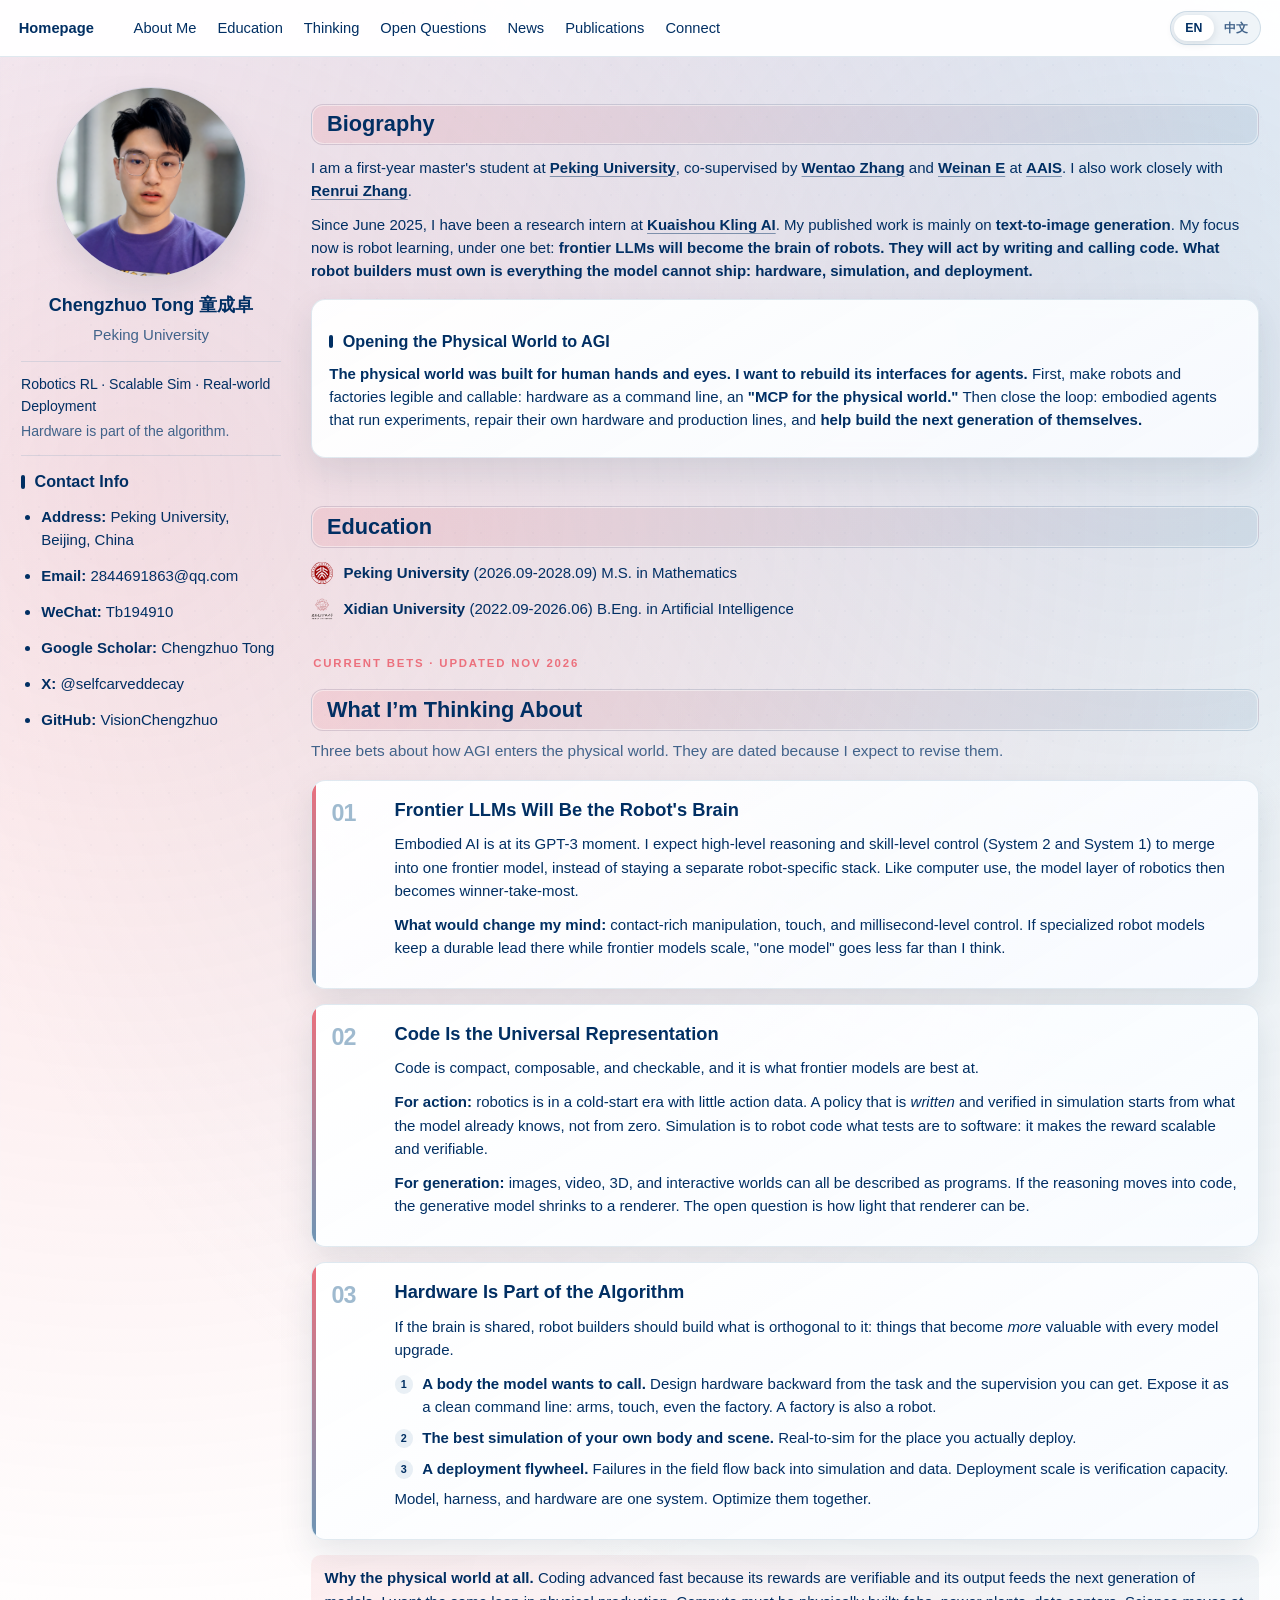
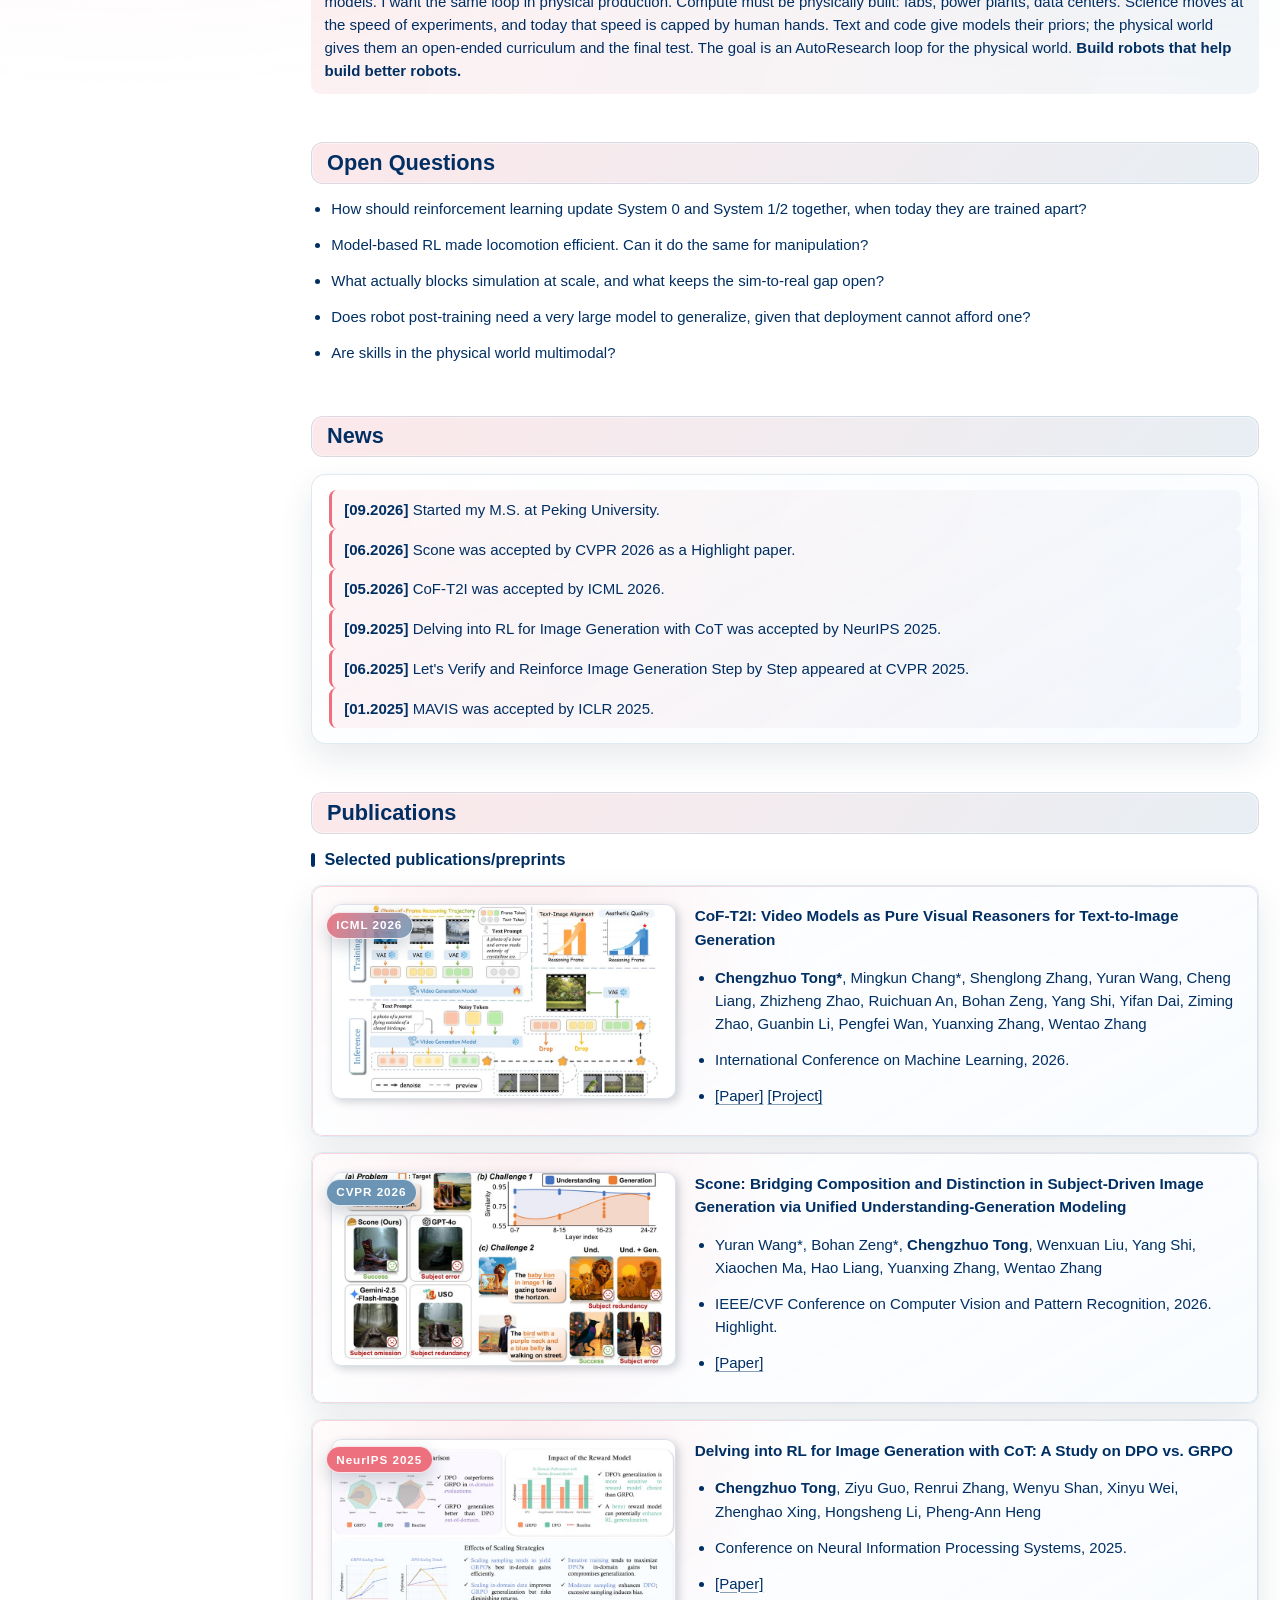
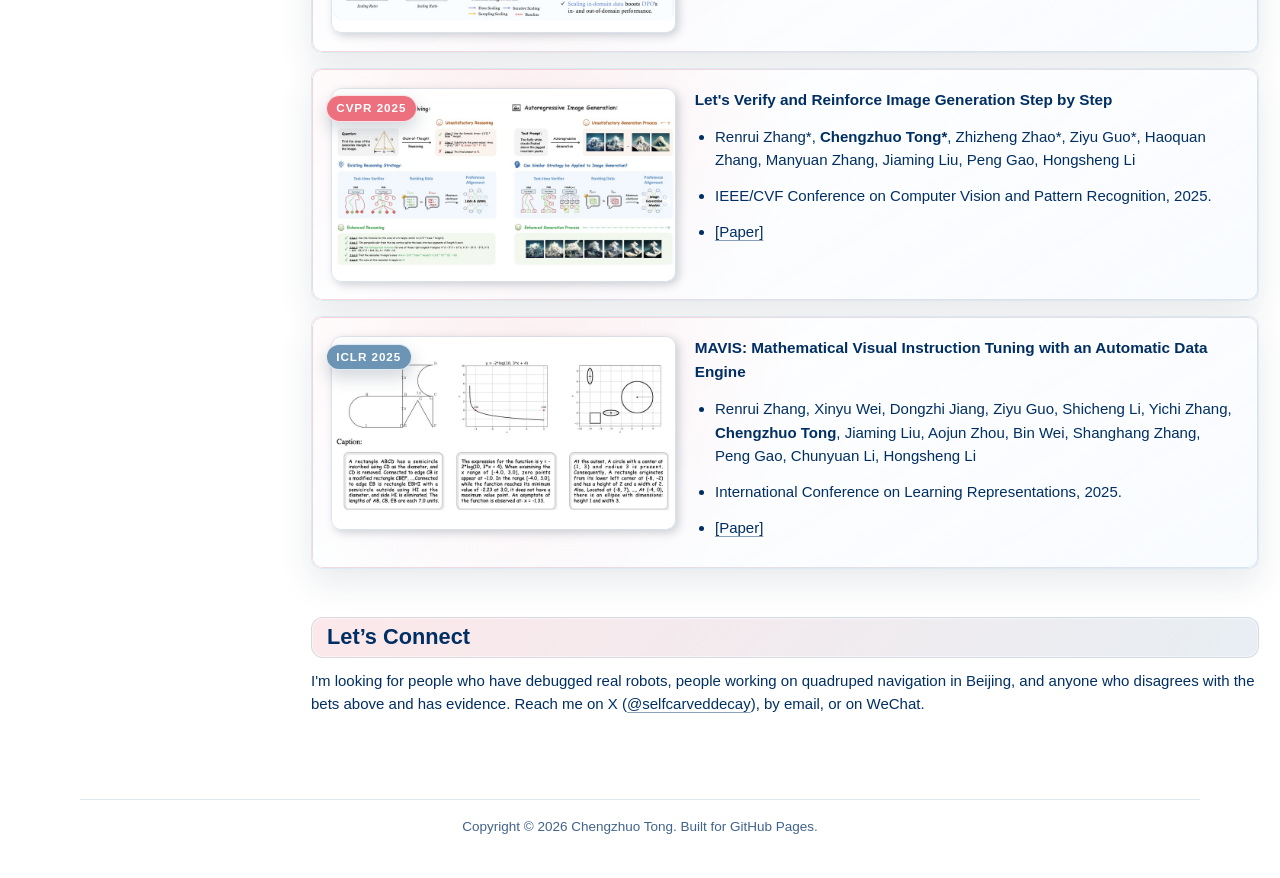
==== commit 92334e95: "amb J-1121-50 a1: 主页 MAVIS 作者顺序补丁上线" ====
--- a/index.html
+++ b/index.html
@@ -276,7 +276,7 @@
             <div class="paper-box__text">
               <p><strong>MAVIS: Mathematical Visual Instruction Tuning with an Automatic Data Engine</strong></p>
               <ul>
-                <li>Renrui Zhang, Xinyu Wei, Dongzhi Jiang, Ziyu Guo, Yichi Zhang, <strong>Chengzhuo Tong</strong>, Jiaming Liu, Aojun Zhou, Shanghang Zhang, Peng Gao, Hongsheng Li</li>
+                <li>Renrui Zhang, Xinyu Wei, Dongzhi Jiang, Ziyu Guo, Shicheng Li, Yichi Zhang, <strong>Chengzhuo Tong</strong>, Jiaming Liu, Aojun Zhou, Bin Wei, Shanghang Zhang, Peng Gao, Chunyuan Li, Hongsheng Li</li>
                 <li>International Conference on Learning Representations, 2025.</li>
                 <li><a href="https://arxiv.org/abs/2407.08739">[Paper]</a></li>
               </ul>
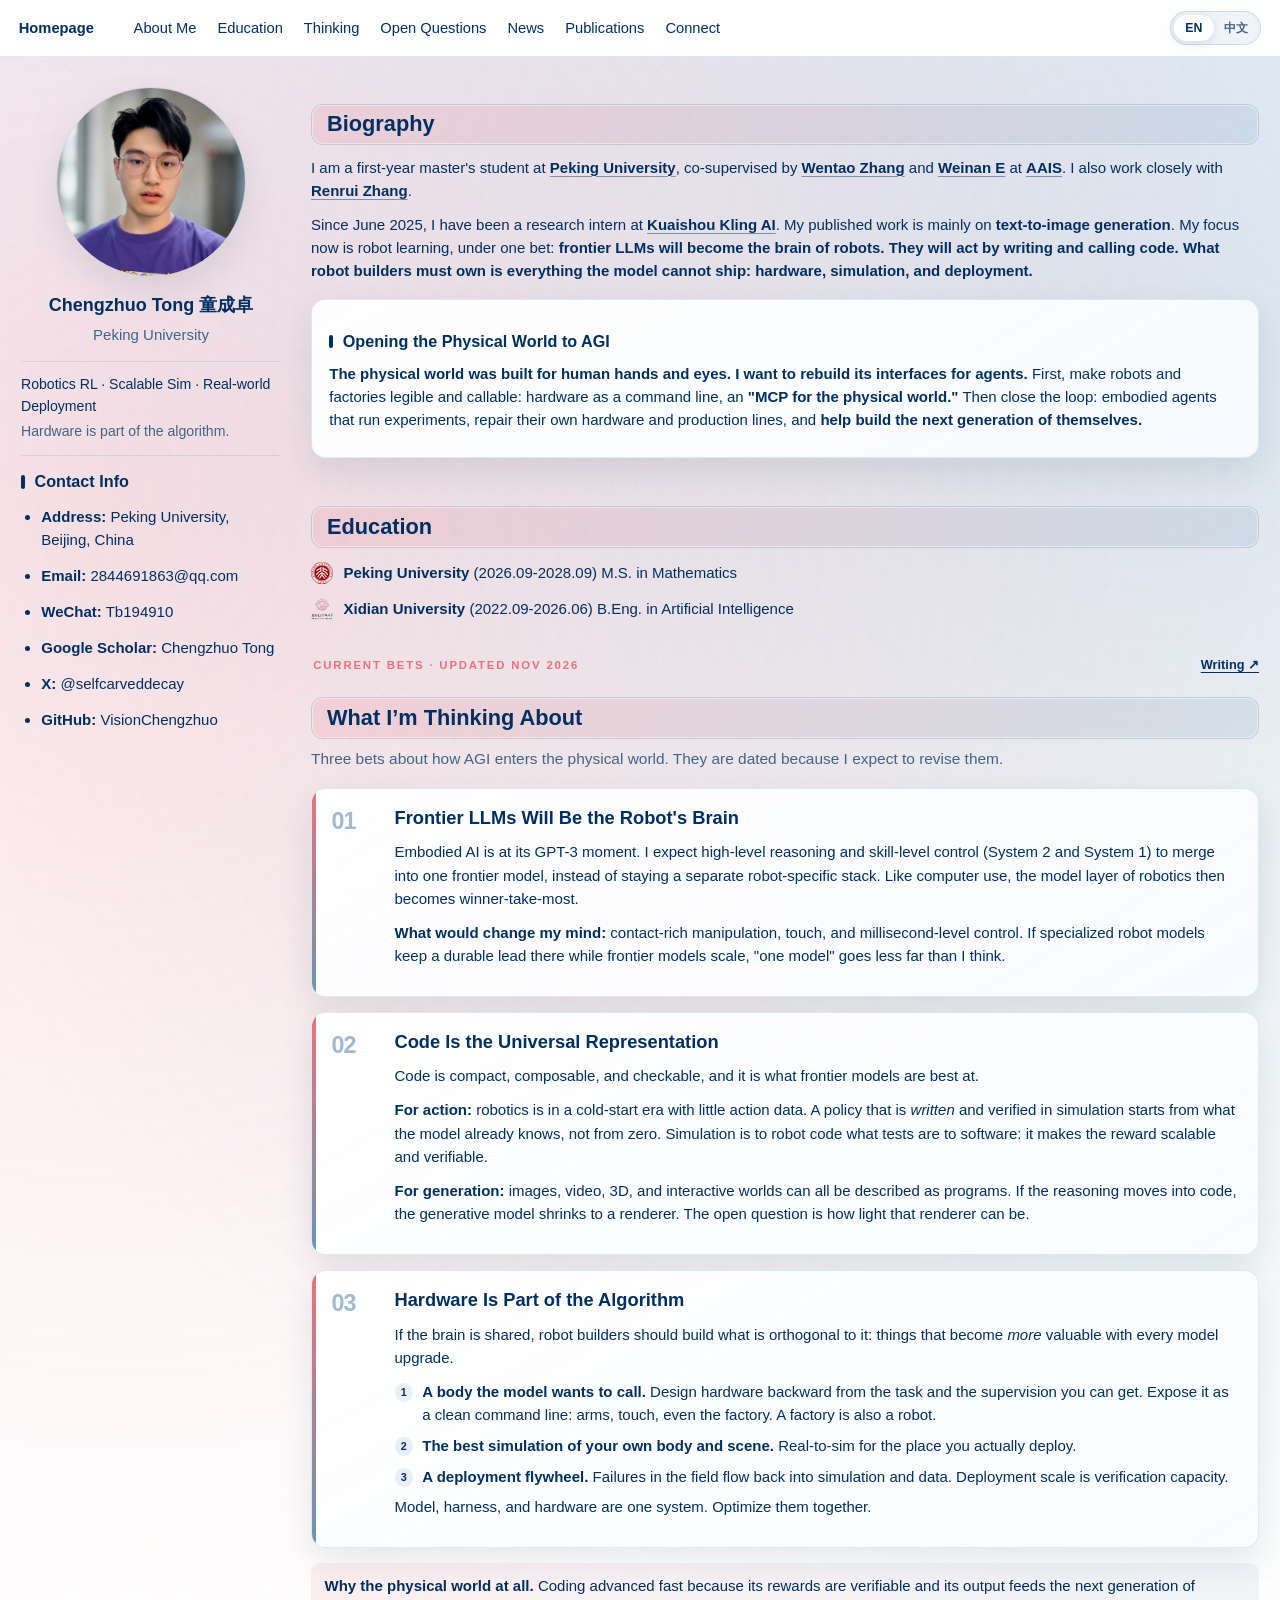
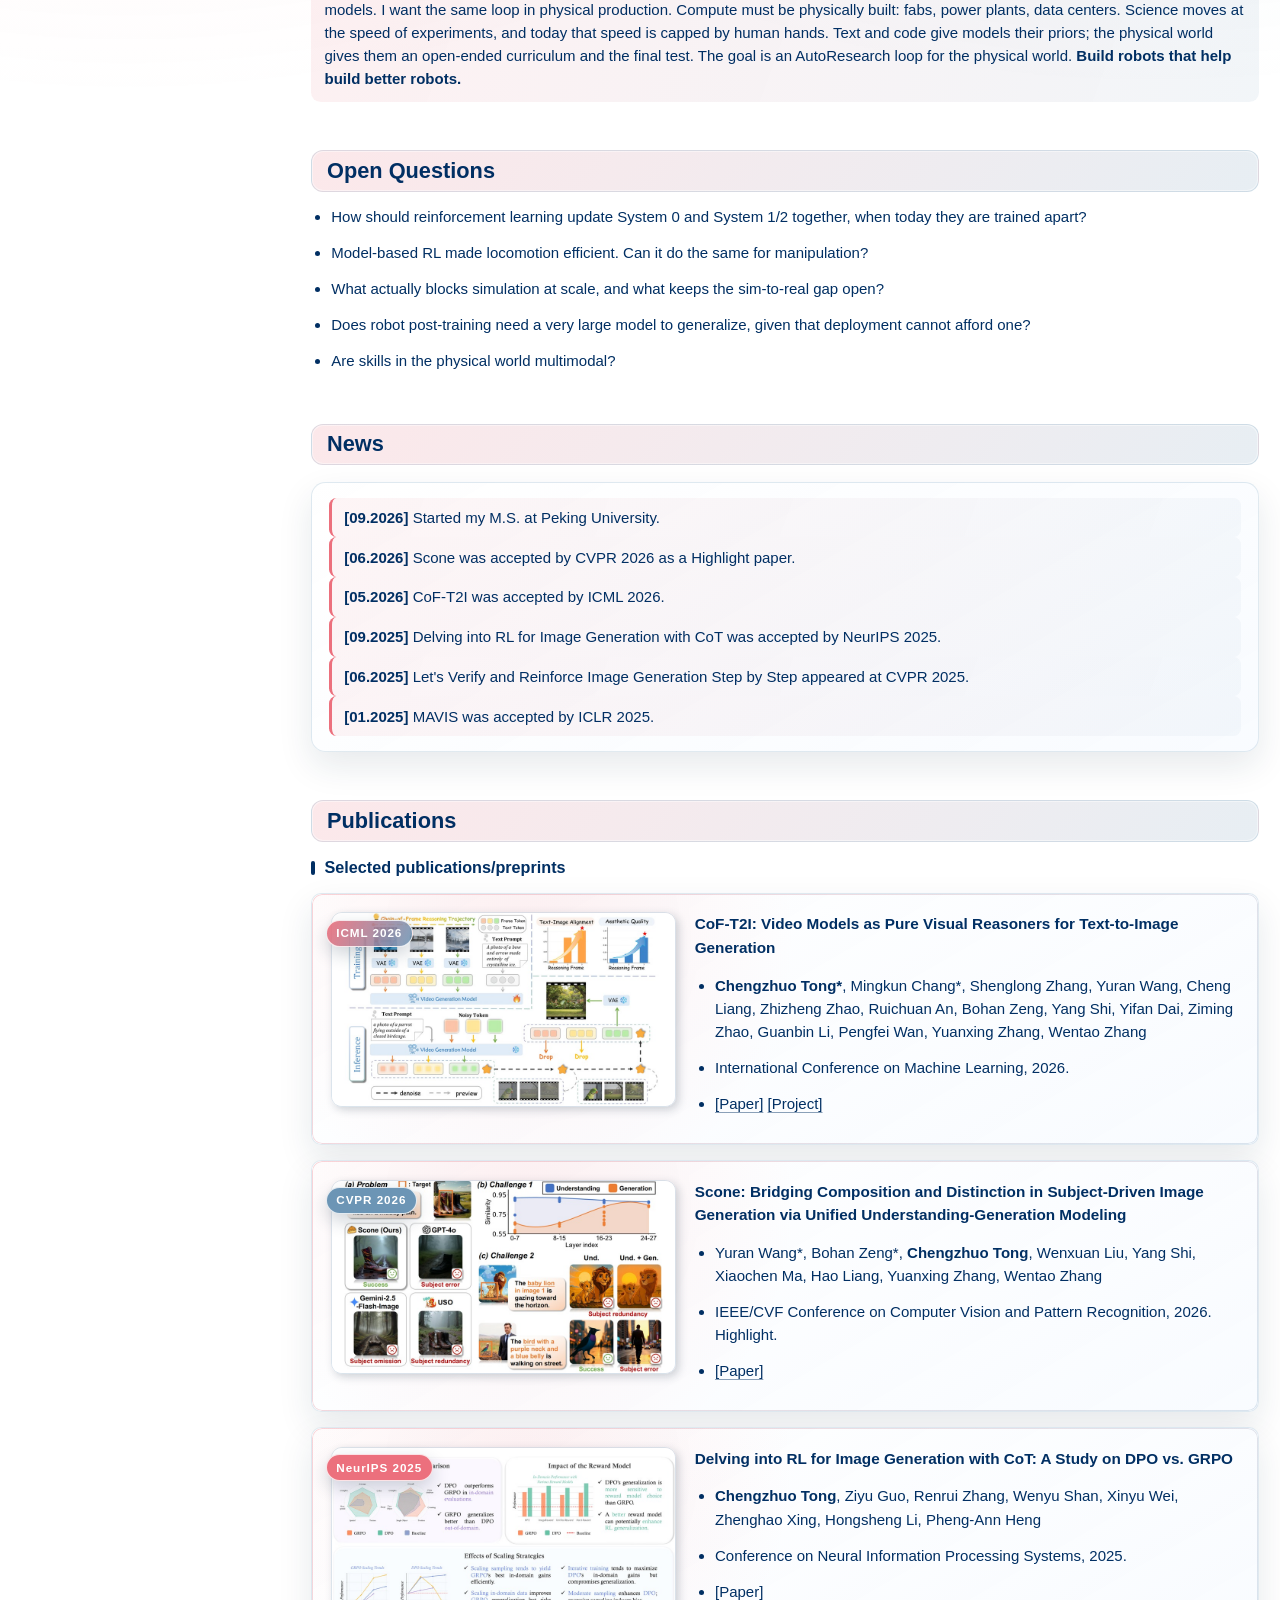
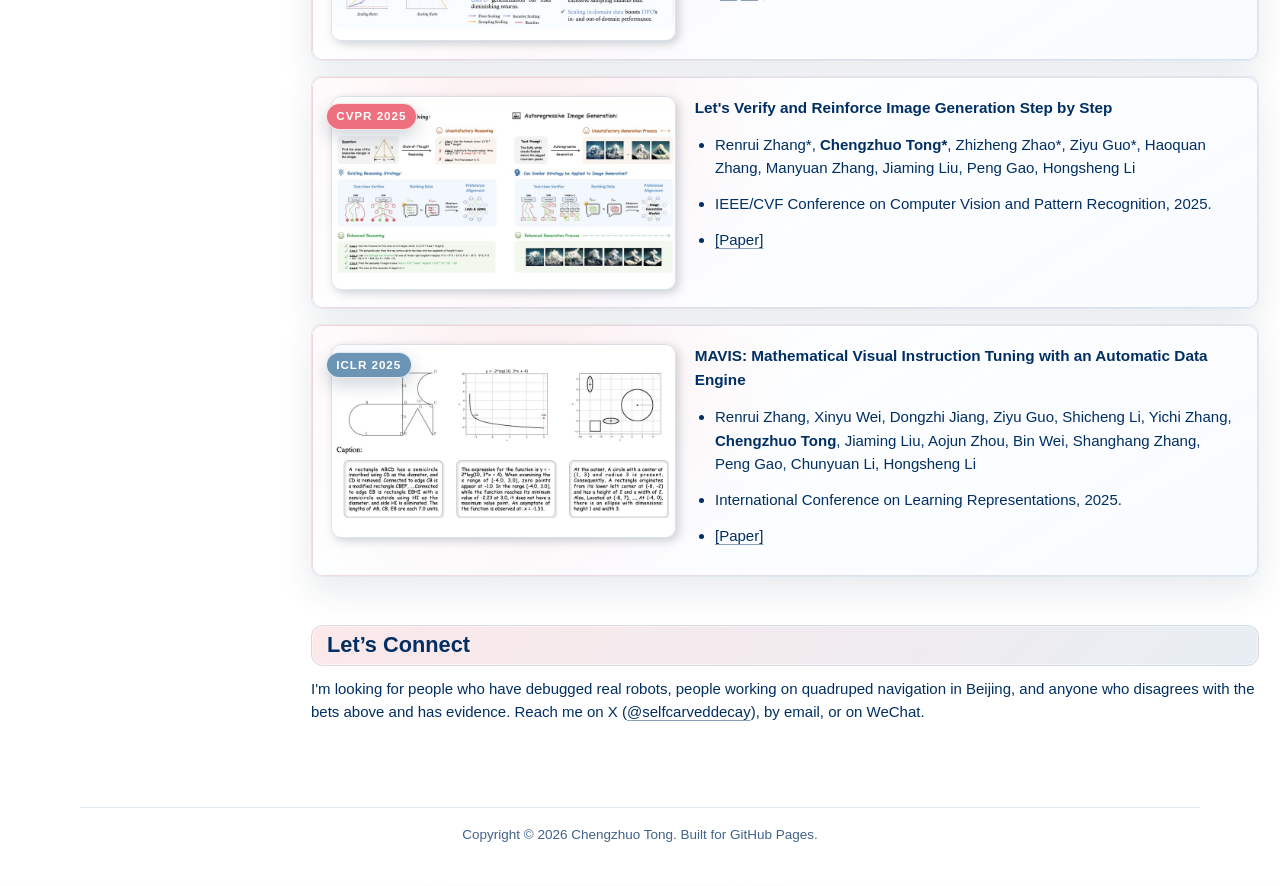
==== commit 81976eac: "Publish bilingual essay on Bot engineering" ====
--- a/index.html
+++ b/index.html
@@ -135,7 +135,10 @@
         <span class="anchor" id="thinking"></span>
         <section class="thinking-section" aria-labelledby="thinking-title">
           <header class="thinking-section__header">
-            <p class="section-kicker">CURRENT BETS · UPDATED NOV 2026</p>
+            <div class="thinking-section__eyebrow">
+              <p class="section-kicker">CURRENT BETS · UPDATED NOV 2026</p>
+              <a class="writing-link" href="writing/from-loop-engineering-to-bot-engineering/">Writing <span aria-hidden="true">↗</span></a>
+            </div>
             <h2 id="thinking-title">What I’m Thinking About</h2>
             <p class="section-lead">Three bets about how AGI enters the physical world. They are dated because I expect to revise them.</p>
           </header>
--- a/assets/styles.css
+++ b/assets/styles.css
@@ -334,6 +334,22 @@
   margin-bottom: 1.15rem;
 }
 
+.thinking-section__eyebrow {
+  align-items: baseline;
+  display: flex;
+  flex-wrap: wrap;
+  gap: 0.2rem 0.8rem;
+  justify-content: space-between;
+}
+
+.writing-link {
+  font-size: 0.85rem;
+  font-weight: 650;
+  text-decoration: underline;
+  text-underline-offset: 0.2em;
+  white-space: nowrap;
+}
+
 .thinking-section__header h2 {
   margin-bottom: 0.55rem;
 }
